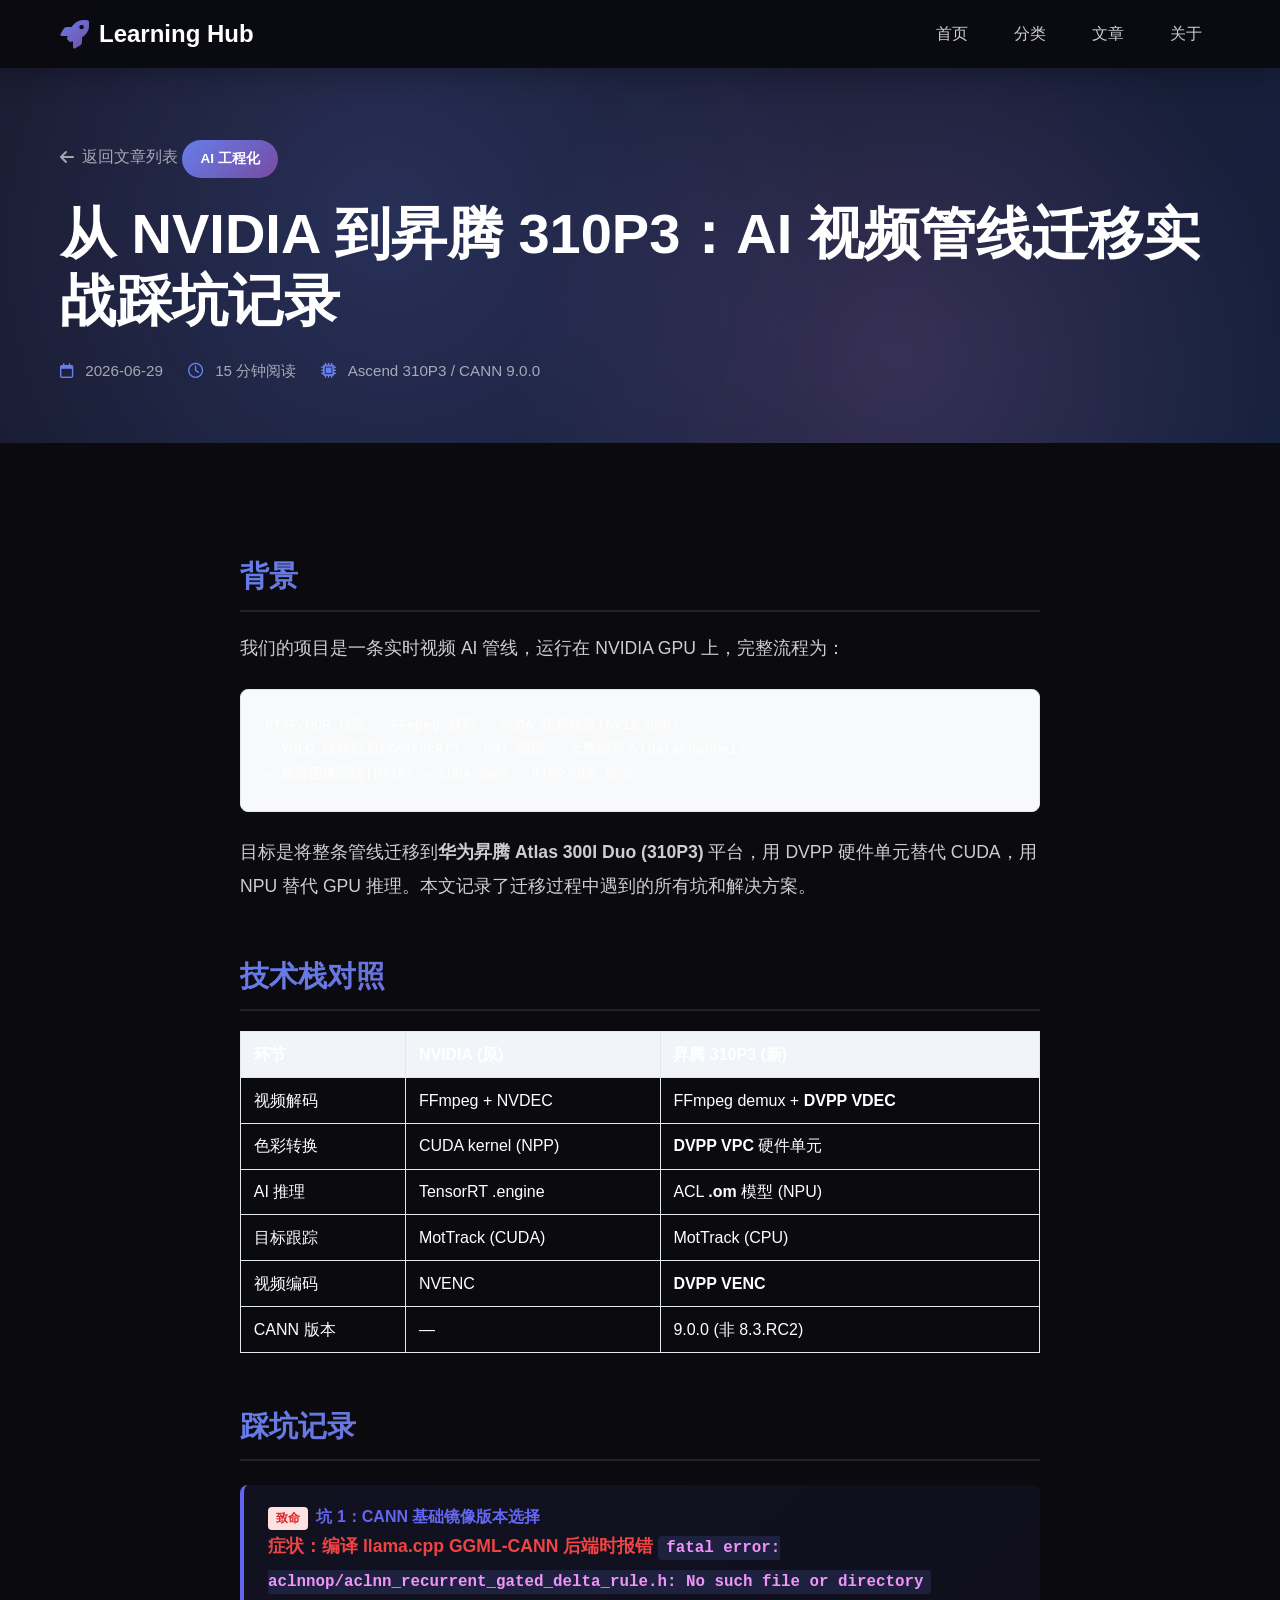
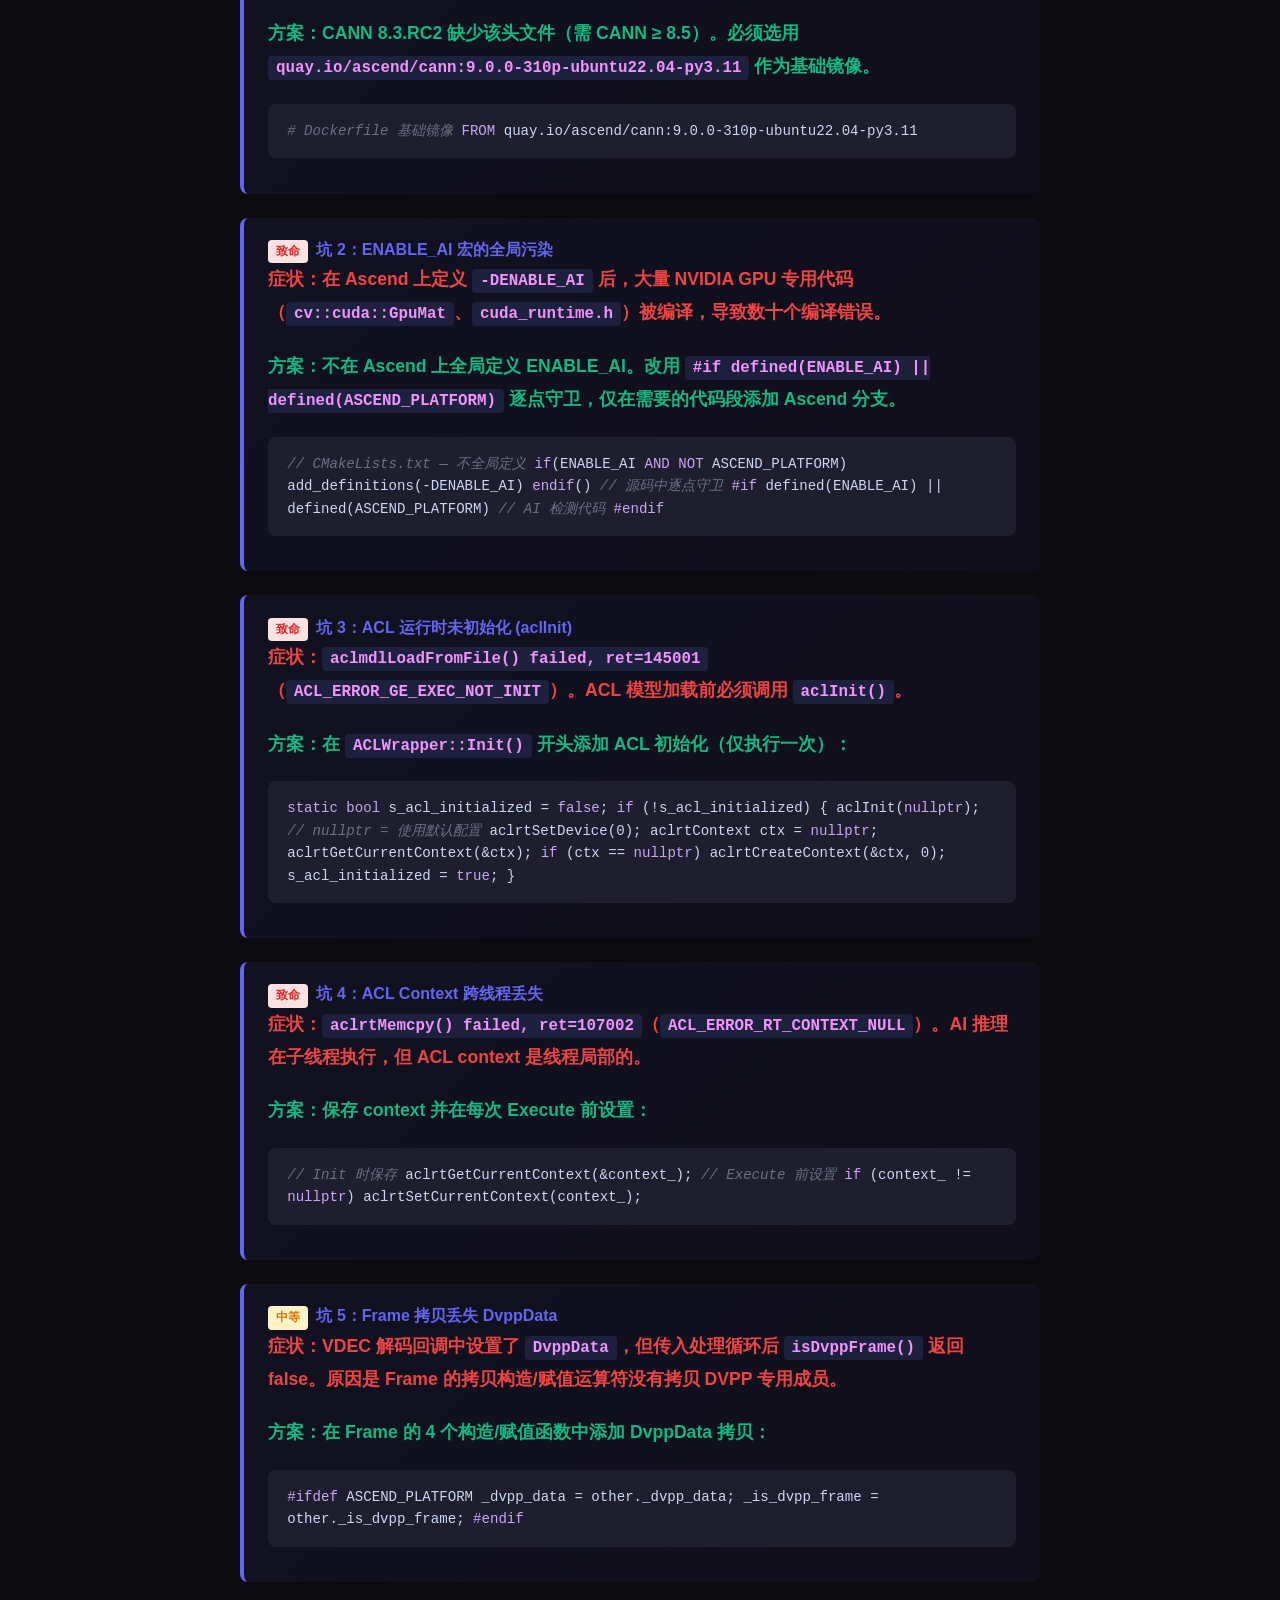
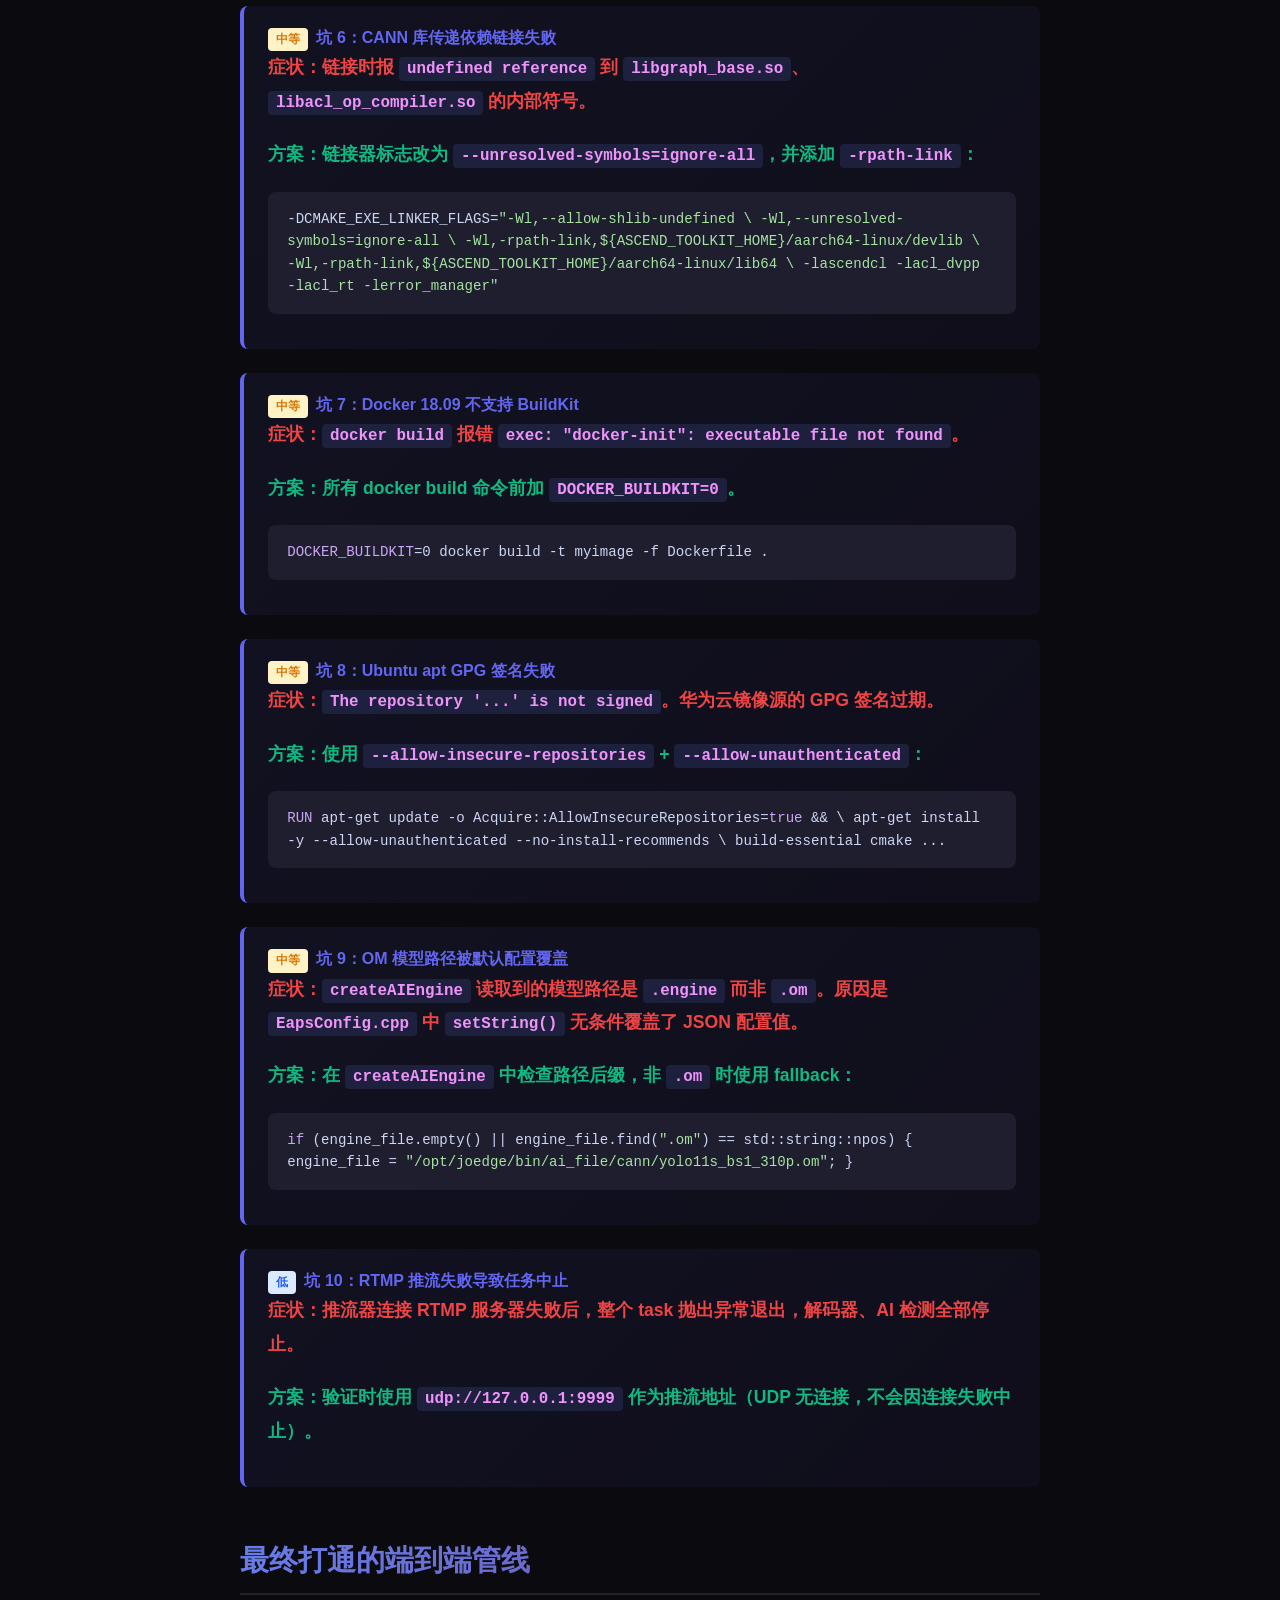
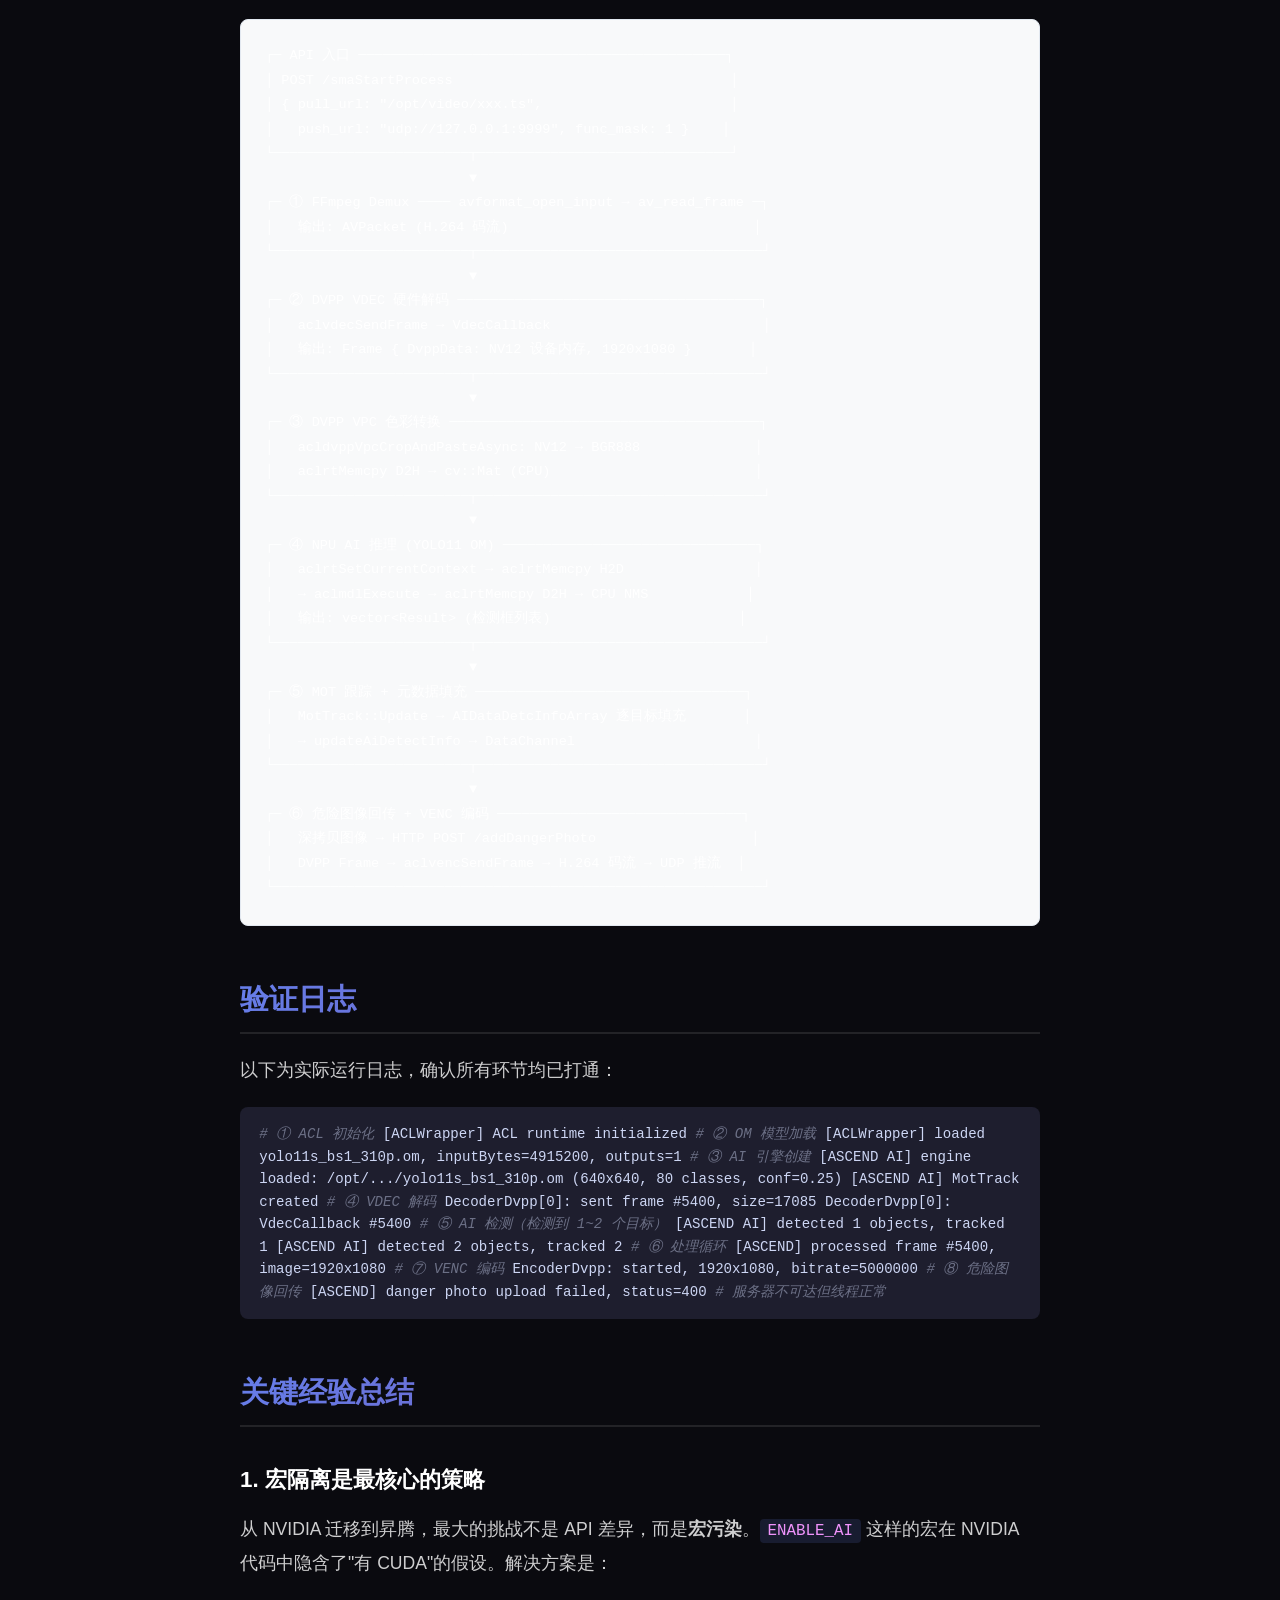
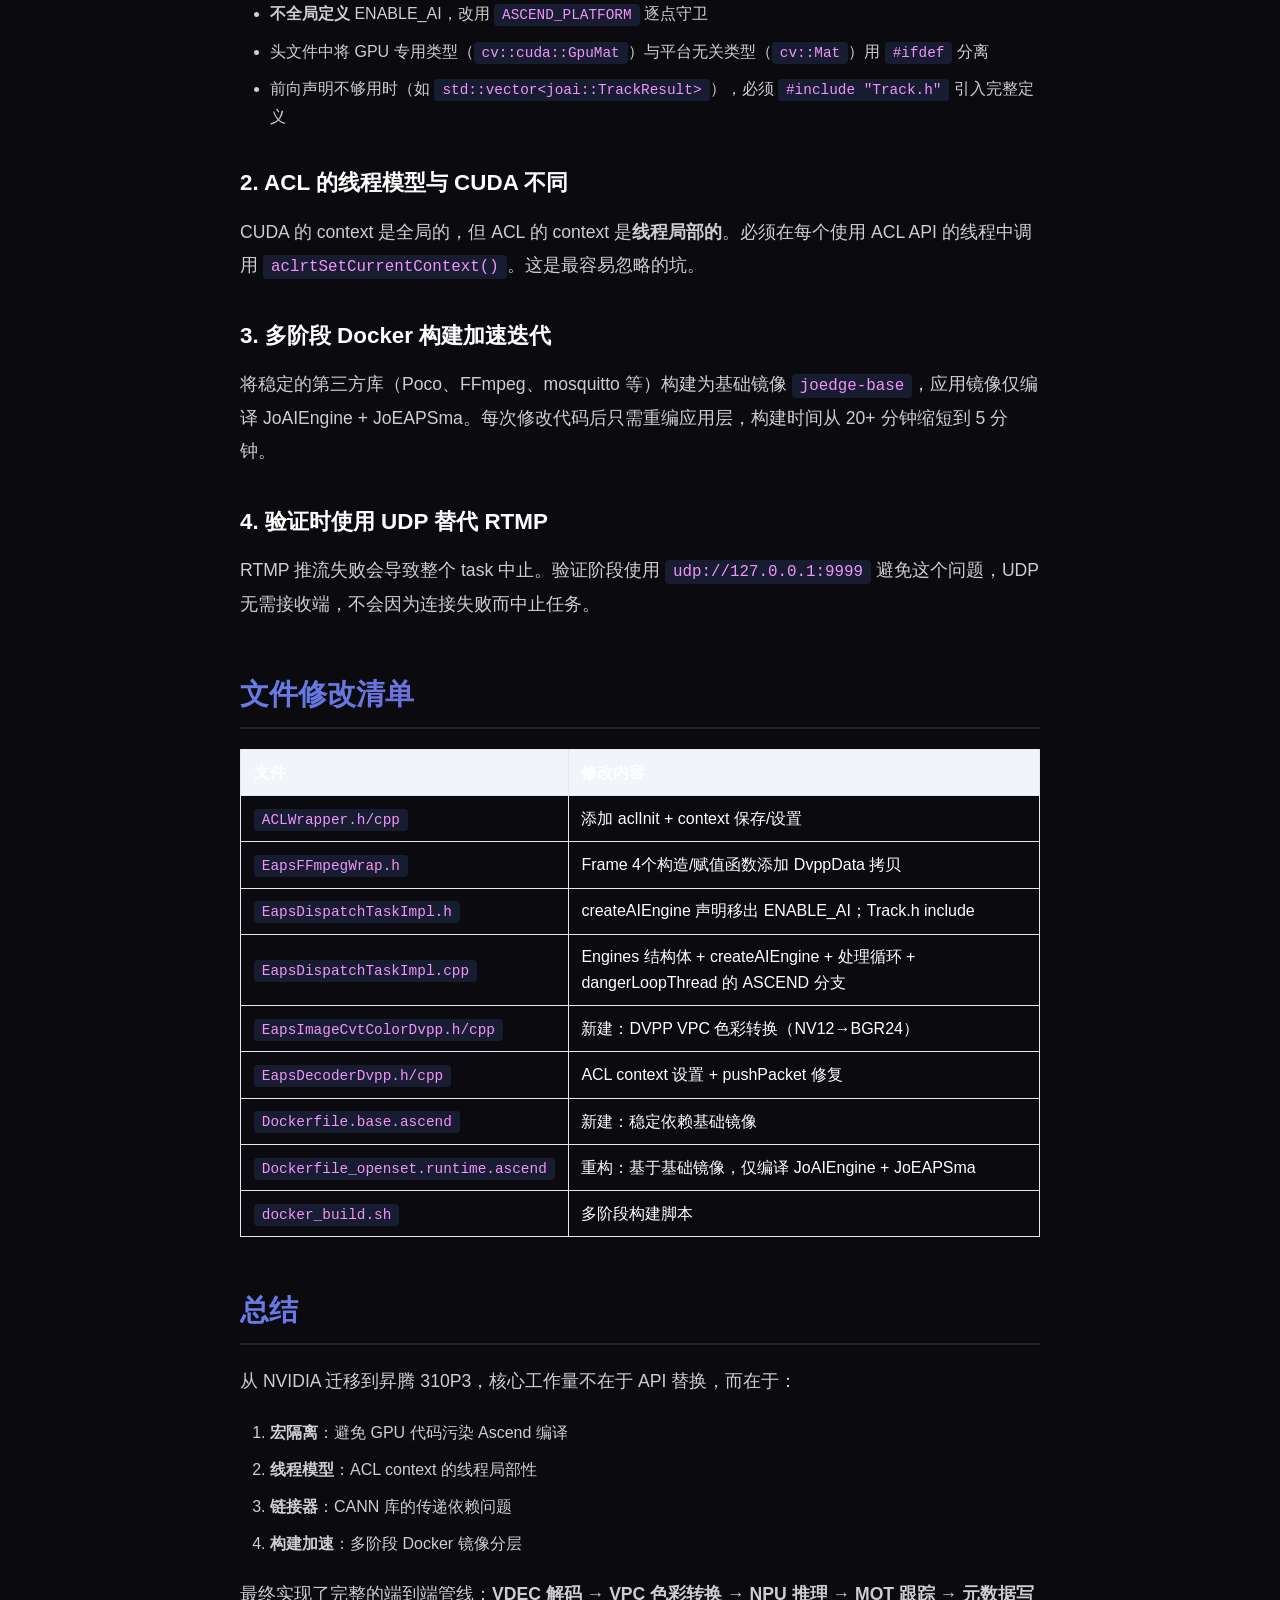
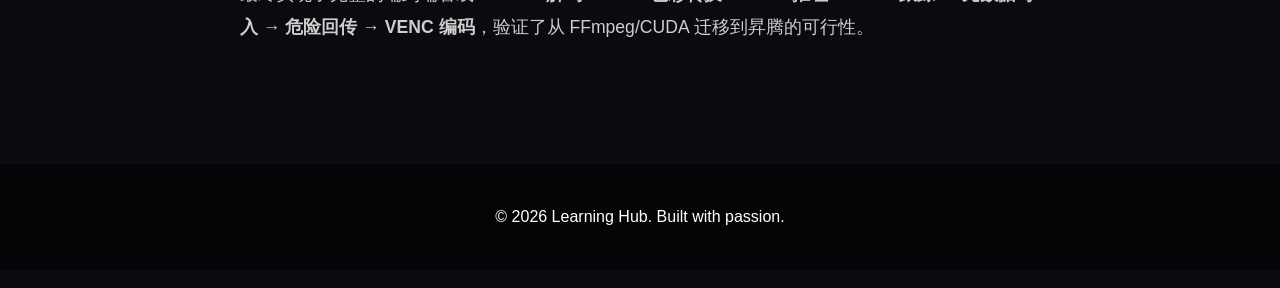
==== posts/ascend-310p3-adaptation.html @ 6019becd "feat: 添加昇腾310P3 AI视频管线迁移踩坑记录文章" ====
<!DOCTYPE html>
<html lang="zh-CN">
<head>
    <meta charset="UTF-8">
    <meta name="viewport" content="width=device-width, initial-scale=1.0">
    <title>从 NVIDIA 到昇腾 310P3：AI 视频管线迁移实战踩坑记录 | Learning Hub</title>
    <link rel="stylesheet" href="../style.css">
    <link rel="stylesheet" href="../post.css">
    <link rel="stylesheet" href="https://cdnjs.cloudflare.com/ajax/libs/font-awesome/6.4.0/css/all.min.css">
    <style>
        .pit-card {
            background: linear-gradient(135deg, rgba(99,102,241,0.08), rgba(139,92,246,0.05));
            border-left: 4px solid #6366f1;
            border-radius: 8px;
            padding: 1.2rem 1.5rem;
            margin: 1.5rem 0;
        }
        .pit-card h4 { color: #6366f1; margin-top: 0; }
        .pit-card .symptom { color: #ef4444; font-weight: 600; }
        .pit-card .solution { color: #10b981; font-weight: 600; }
        .code-block {
            background: #1e1e2e;
            color: #cdd6f4;
            padding: 1rem 1.2rem;
            border-radius: 8px;
            overflow-x: auto;
            font-family: 'Fira Code', 'Consolas', monospace;
            font-size: 0.88rem;
            line-height: 1.6;
            margin: 1rem 0;
        }
        .code-block .kw { color: #cba6f7; }
        .code-block .str { color: #a6e3a1; }
        .code-block .cmt { color: #6c7086; font-style: italic; }
        .arch-diagram {
            background: #f8f9fa;
            border: 1px solid #e2e8f0;
            border-radius: 8px;
            padding: 1.5rem;
            margin: 1.5rem 0;
            font-family: monospace;
            font-size: 0.85rem;
            line-height: 1.8;
            white-space: pre;
            overflow-x: auto;
        }
        .tag-inline {
            display: inline-block;
            padding: 2px 8px;
            border-radius: 4px;
            font-size: 0.75rem;
            font-weight: 600;
            margin-right: 4px;
        }
        .tag-critical { background: #fee2e2; color: #dc2626; }
        .tag-medium { background: #fef3c7; color: #d97706; }
        .tag-low { background: #dbeafe; color: #2563eb; }
        table { width: 100%; border-collapse: collapse; margin: 1rem 0; }
        th, td { padding: 0.6rem 0.8rem; border: 1px solid #e2e8f0; text-align: left; }
        th { background: #f1f5f9; font-weight: 600; }
    </style>
</head>
<body>
    <nav class="navbar scrolled">
        <div class="nav-container">
            <a href="../index.html" class="logo">
                <i class="fas fa-rocket"></i>
                <span>Learning Hub</span>
            </a>
            <ul class="nav-links">
                <li><a href="../index.html#home" class="nav-link">首页</a></li>
                <li><a href="../index.html#categories" class="nav-link">分类</a></li>
                <li><a href="../index.html#articles" class="nav-link">文章</a></li>
                <li><a href="../index.html#about" class="nav-link">关于</a></li>
            </ul>
        </div>
    </nav>

    <header class="post-header">
        <div class="container">
            <a href="../index.html#articles" class="back-link">
                <i class="fas fa-arrow-left"></i>
                返回文章列表
            </a>
            <span class="post-tag">AI 工程化</span>
            <h1 class="post-title">从 NVIDIA 到昇腾 310P3：AI 视频管线迁移实战踩坑记录</h1>
            <div class="post-meta">
                <span><i class="far fa-calendar"></i> 2026-06-29</span>
                <span><i class="far fa-clock"></i> 15 分钟阅读</span>
                <span><i class="fas fa-microchip"></i> Ascend 310P3 / CANN 9.0.0</span>
            </div>
        </div>
    </header>

    <article class="post-content">
        <div class="container">
            <div class="post-body">

                <h2>背景</h2>
                <p>我们的项目是一条实时视频 AI 管线，运行在 NVIDIA GPU 上，完整流程为：</p>
                <div class="arch-diagram">RTSP/UDP 拉流 → FFmpeg 解码 → CUDA 色彩转换(NV12→BGR)
→ YOLO 目标检测(TensorRT) → MOT 跟踪 → 元数据写入(DataChannel)
→ 危险图像回传(HTTP) → CUDA 编码 → RTMP/UDP 推流</div>
                <p>目标是将整条管线迁移到<strong>华为昇腾 Atlas 300I Duo (310P3)</strong> 平台，用 DVPP 硬件单元替代 CUDA，用 NPU 替代 GPU 推理。本文记录了迁移过程中遇到的所有坑和解决方案。</p>

                <h2>技术栈对照</h2>
                <table>
                    <tr><th>环节</th><th>NVIDIA (原)</th><th>昇腾 310P3 (新)</th></tr>
                    <tr><td>视频解码</td><td>FFmpeg + NVDEC</td><td>FFmpeg demux + <strong>DVPP VDEC</strong></td></tr>
                    <tr><td>色彩转换</td><td>CUDA kernel (NPP)</td><td><strong>DVPP VPC</strong> 硬件单元</td></tr>
                    <tr><td>AI 推理</td><td>TensorRT .engine</td><td>ACL <strong>.om</strong> 模型 (NPU)</td></tr>
                    <tr><td>目标跟踪</td><td>MotTrack (CUDA)</td><td>MotTrack (CPU)</td></tr>
                    <tr><td>视频编码</td><td>NVENC</td><td><strong>DVPP VENC</strong></td></tr>
                    <tr><td>CANN 版本</td><td>—</td><td>9.0.0 (非 8.3.RC2)</td></tr>
                </table>

                <h2>踩坑记录</h2>

                <div class="pit-card">
                    <h4><span class="tag-inline tag-critical">致命</span> 坑 1：CANN 基础镜像版本选择</h4>
                    <p class="symptom">症状：编译 llama.cpp GGML-CANN 后端时报错 <code>fatal error: aclnnop/aclnn_recurrent_gated_delta_rule.h: No such file or directory</code></p>
                    <p class="solution">方案：CANN 8.3.RC2 缺少该头文件（需 CANN ≥ 8.5）。必须选用 <code>quay.io/ascend/cann:9.0.0-310p-ubuntu22.04-py3.11</code> 作为基础镜像。</p>
                    <div class="code-block"><span class="cmt"># Dockerfile 基础镜像</span>
<span class="kw">FROM</span> quay.io/ascend/cann:9.0.0-310p-ubuntu22.04-py3.11</div>
                </div>

                <div class="pit-card">
                    <h4><span class="tag-inline tag-critical">致命</span> 坑 2：ENABLE_AI 宏的全局污染</h4>
                    <p class="symptom">症状：在 Ascend 上定义 <code>-DENABLE_AI</code> 后，大量 NVIDIA GPU 专用代码（<code>cv::cuda::GpuMat</code>、<code>cuda_runtime.h</code>）被编译，导致数十个编译错误。</p>
                    <p class="solution">方案：<strong>不在 Ascend 上全局定义 ENABLE_AI</strong>。改用 <code>#if defined(ENABLE_AI) || defined(ASCEND_PLATFORM)</code> 逐点守卫，仅在需要的代码段添加 Ascend 分支。</p>
                    <div class="code-block"><span class="cmt">// CMakeLists.txt — 不全局定义</span>
<span class="kw">if</span>(ENABLE_AI <span class="kw">AND NOT</span> ASCEND_PLATFORM)
    add_definitions(-DENABLE_AI)
<span class="kw">endif</span>()

<span class="cmt">// 源码中逐点守卫</span>
<span class="kw">#if</span> defined(ENABLE_AI) || defined(ASCEND_PLATFORM)
    <span class="cmt">// AI 检测代码</span>
<span class="kw">#endif</span></div>
                </div>

                <div class="pit-card">
                    <h4><span class="tag-inline tag-critical">致命</span> 坑 3：ACL 运行时未初始化 (aclInit)</h4>
                    <p class="symptom">症状：<code>aclmdlLoadFromFile() failed, ret=145001</code>（<code>ACL_ERROR_GE_EXEC_NOT_INIT</code>）。ACL 模型加载前必须调用 <code>aclInit()</code>。</p>
                    <p class="solution">方案：在 <code>ACLWrapper::Init()</code> 开头添加 ACL 初始化（仅执行一次）：</p>
                    <div class="code-block"><span class="kw">static bool</span> s_acl_initialized = <span class="kw">false</span>;
<span class="kw">if</span> (!s_acl_initialized) {
    aclInit(<span class="kw">nullptr</span>);           <span class="cmt">// nullptr = 使用默认配置</span>
    aclrtSetDevice(0);
    aclrtContext ctx = <span class="kw">nullptr</span>;
    aclrtGetCurrentContext(&ctx);
    <span class="kw">if</span> (ctx == <span class="kw">nullptr</span>)
        aclrtCreateContext(&ctx, 0);
    s_acl_initialized = <span class="kw">true</span>;
}</div>
                </div>

                <div class="pit-card">
                    <h4><span class="tag-inline tag-critical">致命</span> 坑 4：ACL Context 跨线程丢失</h4>
                    <p class="symptom">症状：<code>aclrtMemcpy() failed, ret=107002</code>（<code>ACL_ERROR_RT_CONTEXT_NULL</code>）。AI 推理在子线程执行，但 ACL context 是线程局部的。</p>
                    <p class="solution">方案：保存 context 并在每次 Execute 前设置：</p>
                    <div class="code-block"><span class="cmt">// Init 时保存</span>
aclrtGetCurrentContext(&context_);

<span class="cmt">// Execute 前设置</span>
<span class="kw">if</span> (context_ != <span class="kw">nullptr</span>)
    aclrtSetCurrentContext(context_);</div>
                </div>

                <div class="pit-card">
                    <h4><span class="tag-inline tag-medium">中等</span> 坑 5：Frame 拷贝丢失 DvppData</h4>
                    <p class="symptom">症状：VDEC 解码回调中设置了 <code>DvppData</code>，但传入处理循环后 <code>isDvppFrame()</code> 返回 false。原因是 Frame 的拷贝构造/赋值运算符没有拷贝 DVPP 专用成员。</p>
                    <p class="solution">方案：在 Frame 的 4 个构造/赋值函数中添加 DvppData 拷贝：</p>
                    <div class="code-block"><span class="kw">#ifdef</span> ASCEND_PLATFORM
    _dvpp_data = other._dvpp_data;
    _is_dvpp_frame = other._is_dvpp_frame;
<span class="kw">#endif</span></div>
                </div>

                <div class="pit-card">
                    <h4><span class="tag-inline tag-medium">中等</span> 坑 6：CANN 库传递依赖链接失败</h4>
                    <p class="symptom">症状：链接时报 <code>undefined reference</code> 到 <code>libgraph_base.so</code>、<code>libacl_op_compiler.so</code> 的内部符号。</p>
                    <p class="solution">方案：链接器标志改为 <code>--unresolved-symbols=ignore-all</code>，并添加 <code>-rpath-link</code>：</p>
                    <div class="code-block">-DCMAKE_EXE_LINKER_FLAGS=<span class="str">"-Wl,--allow-shlib-undefined \
  -Wl,--unresolved-symbols=ignore-all \
  -Wl,-rpath-link,${ASCEND_TOOLKIT_HOME}/aarch64-linux/devlib \
  -Wl,-rpath-link,${ASCEND_TOOLKIT_HOME}/aarch64-linux/lib64 \
  -lascendcl -lacl_dvpp -lacl_rt -lerror_manager"</span></div>
                </div>

                <div class="pit-card">
                    <h4><span class="tag-inline tag-medium">中等</span> 坑 7：Docker 18.09 不支持 BuildKit</h4>
                    <p class="symptom">症状：<code>docker build</code> 报错 <code>exec: "docker-init": executable file not found</code>。</p>
                    <p class="solution">方案：所有 docker build 命令前加 <code>DOCKER_BUILDKIT=0</code>。</p>
                    <div class="code-block"><span class="kw">DOCKER_BUILDKIT</span>=0 docker build -t myimage -f Dockerfile .</div>
                </div>

                <div class="pit-card">
                    <h4><span class="tag-inline tag-medium">中等</span> 坑 8：Ubuntu apt GPG 签名失败</h4>
                    <p class="symptom">症状：<code>The repository '...' is not signed</code>。华为云镜像源的 GPG 签名过期。</p>
                    <p class="solution">方案：使用 <code>--allow-insecure-repositories</code> + <code>--allow-unauthenticated</code>：</p>
                    <div class="code-block"><span class="kw">RUN</span> apt-get update -o Acquire::AllowInsecureRepositories=<span class="kw">true</span> && \
    apt-get install -y --allow-unauthenticated --no-install-recommends \
        build-essential cmake ...</div>
                </div>

                <div class="pit-card">
                    <h4><span class="tag-inline tag-medium">中等</span> 坑 9：OM 模型路径被默认配置覆盖</h4>
                    <p class="symptom">症状：<code>createAIEngine</code> 读取到的模型路径是 <code>.engine</code> 而非 <code>.om</code>。原因是 <code>EapsConfig.cpp</code> 中 <code>setString()</code> 无条件覆盖了 JSON 配置值。</p>
                    <p class="solution">方案：在 <code>createAIEngine</code> 中检查路径后缀，非 <code>.om</code> 时使用 fallback：</p>
                    <div class="code-block"><span class="kw">if</span> (engine_file.empty() ||
    engine_file.find(<span class="str">".om"</span>) == std::string::npos) {
    engine_file = <span class="str">"/opt/joedge/bin/ai_file/cann/yolo11s_bs1_310p.om"</span>;
}</div>
                </div>

                <div class="pit-card">
                    <h4><span class="tag-inline tag-low">低</span> 坑 10：RTMP 推流失败导致任务中止</h4>
                    <p class="symptom">症状：推流器连接 RTMP 服务器失败后，整个 task 抛出异常退出，解码器、AI 检测全部停止。</p>
                    <p class="solution">方案：验证时使用 <code>udp://127.0.0.1:9999</code> 作为推流地址（UDP 无连接，不会因连接失败中止）。</p>
                </div>

                <h2>最终打通的端到端管线</h2>
                <div class="arch-diagram">┌─ API 入口 ─────────────────────────────────────────────┐
│ POST /smaStartProcess                                  │
│ { pull_url: "/opt/video/xxx.ts",                       │
│   push_url: "udp://127.0.0.1:9999", func_mask: 1 }    │
└────────────────────────┬───────────────────────────────┘
                         ▼
┌─ ① FFmpeg Demux ──── avformat_open_input → av_read_frame ─┐
│   输出: AVPacket (H.264 码流)                              │
└────────────────────────┬───────────────────────────────────┘
                         ▼
┌─ ② DVPP VDEC 硬件解码 ─────────────────────────────────────┐
│   aclvdecSendFrame → VdecCallback                          │
│   输出: Frame { DvppData: NV12 设备内存, 1920x1080 }       │
└────────────────────────┬───────────────────────────────────┘
                         ▼
┌─ ③ DVPP VPC 色彩转换 ──────────────────────────────────────┐
│   acldvppVpcCropAndPasteAsync: NV12 → BGR888              │
│   aclrtMemcpy D2H → cv::Mat (CPU)                         │
└────────────────────────┬───────────────────────────────────┘
                         ▼
┌─ ④ NPU AI 推理 (YOLO11 OM) ───────────────────────────────┐
│   aclrtSetCurrentContext → aclrtMemcpy H2D                │
│   → aclmdlExecute → aclrtMemcpy D2H → CPU NMS            │
│   输出: vector&lt;Result&gt; (检测框列表)                       │
└────────────────────────┬───────────────────────────────────┘
                         ▼
┌─ ⑤ MOT 跟踪 + 元数据填充 ─────────────────────────────────┐
│   MotTrack::Update → AIDataDetcInfoArray 逐目标填充       │
│   → updateAiDetectInfo → DataChannel                      │
└────────────────────────┬───────────────────────────────────┘
                         ▼
┌─ ⑥ 危险图像回传 + VENC 编码 ──────────────────────────────┐
│   深拷贝图像 → HTTP POST /addDangerPhoto                   │
│   DVPP Frame → aclvencSendFrame → H.264 码流 → UDP 推流  │
└────────────────────────────────────────────────────────────┘</div>

                <h2>验证日志</h2>
                <p>以下为实际运行日志，确认所有环节均已打通：</p>
                <div class="code-block"><span class="cmt"># ① ACL 初始化</span>
[ACLWrapper] ACL runtime initialized

<span class="cmt"># ② OM 模型加载</span>
[ACLWrapper] loaded yolo11s_bs1_310p.om, inputBytes=4915200, outputs=1

<span class="cmt"># ③ AI 引擎创建</span>
[ASCEND AI] engine loaded: /opt/.../yolo11s_bs1_310p.om (640x640, 80 classes, conf=0.25)
[ASCEND AI] MotTrack created

<span class="cmt"># ④ VDEC 解码</span>
DecoderDvpp[0]: sent frame #5400, size=17085
DecoderDvpp[0]: VdecCallback #5400

<span class="cmt"># ⑤ AI 检测（检测到 1~2 个目标）</span>
[ASCEND AI] detected 1 objects, tracked 1
[ASCEND AI] detected 2 objects, tracked 2

<span class="cmt"># ⑥ 处理循环</span>
[ASCEND] processed frame #5400, image=1920x1080

<span class="cmt"># ⑦ VENC 编码</span>
EncoderDvpp: started, 1920x1080, bitrate=5000000

<span class="cmt"># ⑧ 危险图像回传</span>
[ASCEND] danger photo upload failed, status=400  <span class="cmt"># 服务器不可达但线程正常</span></div>

                <h2>关键经验总结</h2>

                <h3>1. 宏隔离是最核心的策略</h3>
                <p>从 NVIDIA 迁移到昇腾，最大的挑战不是 API 差异，而是<strong>宏污染</strong>。<code>ENABLE_AI</code> 这样的宏在 NVIDIA 代码中隐含了"有 CUDA"的假设。解决方案是：</p>
                <ul>
                    <li><strong>不全局定义</strong> ENABLE_AI，改用 <code>ASCEND_PLATFORM</code> 逐点守卫</li>
                    <li>头文件中将 GPU 专用类型（<code>cv::cuda::GpuMat</code>）与平台无关类型（<code>cv::Mat</code>）用 <code>#ifdef</code> 分离</li>
                    <li>前向声明不够用时（如 <code>std::vector&lt;joai::TrackResult&gt;</code>），必须 <code>#include "Track.h"</code> 引入完整定义</li>
                </ul>

                <h3>2. ACL 的线程模型与 CUDA 不同</h3>
                <p>CUDA 的 context 是全局的，但 ACL 的 context 是<strong>线程局部的</strong>。必须在每个使用 ACL API 的线程中调用 <code>aclrtSetCurrentContext()</code>。这是最容易忽略的坑。</p>

                <h3>3. 多阶段 Docker 构建加速迭代</h3>
                <p>将稳定的第三方库（Poco、FFmpeg、mosquitto 等）构建为基础镜像 <code>joedge-base</code>，应用镜像仅编译 JoAIEngine + JoEAPSma。每次修改代码后只需重编应用层，构建时间从 20+ 分钟缩短到 5 分钟。</p>

                <h3>4. 验证时使用 UDP 替代 RTMP</h3>
                <p>RTMP 推流失败会导致整个 task 中止。验证阶段使用 <code>udp://127.0.0.1:9999</code> 避免这个问题，UDP 无需接收端，不会因为连接失败而中止任务。</p>

                <h2>文件修改清单</h2>
                <table>
                    <tr><th>文件</th><th>修改内容</th></tr>
                    <tr><td><code>ACLWrapper.h/cpp</code></td><td>添加 aclInit + context 保存/设置</td></tr>
                    <tr><td><code>EapsFFmpegWrap.h</code></td><td>Frame 4个构造/赋值函数添加 DvppData 拷贝</td></tr>
                    <tr><td><code>EapsDispatchTaskImpl.h</code></td><td>createAIEngine 声明移出 ENABLE_AI；Track.h include</td></tr>
                    <tr><td><code>EapsDispatchTaskImpl.cpp</code></td><td>Engines 结构体 + createAIEngine + 处理循环 + dangerLoopThread 的 ASCEND 分支</td></tr>
                    <tr><td><code>EapsImageCvtColorDvpp.h/cpp</code></td><td>新建：DVPP VPC 色彩转换（NV12→BGR24）</td></tr>
                    <tr><td><code>EapsDecoderDvpp.h/cpp</code></td><td>ACL context 设置 + pushPacket 修复</td></tr>
                    <tr><td><code>Dockerfile.base.ascend</code></td><td>新建：稳定依赖基础镜像</td></tr>
                    <tr><td><code>Dockerfile_openset.runtime.ascend</code></td><td>重构：基于基础镜像，仅编译 JoAIEngine + JoEAPSma</td></tr>
                    <tr><td><code>docker_build.sh</code></td><td>多阶段构建脚本</td></tr>
                </table>

                <h2>总结</h2>
                <p>从 NVIDIA 迁移到昇腾 310P3，核心工作量不在于 API 替换，而在于：</p>
                <ol>
                    <li><strong>宏隔离</strong>：避免 GPU 代码污染 Ascend 编译</li>
                    <li><strong>线程模型</strong>：ACL context 的线程局部性</li>
                    <li><strong>链接器</strong>：CANN 库的传递依赖问题</li>
                    <li><strong>构建加速</strong>：多阶段 Docker 镜像分层</li>
                </ol>
                <p>最终实现了完整的端到端管线：<strong>VDEC 解码 → VPC 色彩转换 → NPU 推理 → MOT 跟踪 → 元数据写入 → 危险回传 → VENC 编码</strong>，验证了从 FFmpeg/CUDA 迁移到昇腾的可行性。</p>

            </div>
        </div>
    </article>

    <footer class="footer">
        <div class="container">
            <p>&copy; 2026 Learning Hub. Built with passion.</p>
        </div>
    </footer>

    <script src="../script.js"></script>
</body>
</html>
---- style.css ----
/* ============================================
   全局变量与重置
============================================ */
:root {
    --gradient-1: linear-gradient(135deg, #667eea 0%, #764ba2 100%);
    --gradient-2: linear-gradient(135deg, #f093fb 0%, #f5576c 100%);
    --gradient-3: linear-gradient(135deg, #4facfe 0%, #00f2fe 100%);
    --gradient-4: linear-gradient(135deg, #43e97b 0%, #38f9d7 100%);
    --gradient-5: linear-gradient(135deg, #fa709a 0%, #fee140 100%);
    --gradient-hero: linear-gradient(135deg, #1a1a2e 0%, #16213e 50%, #0f3460 100%);
    --gradient-card: linear-gradient(145deg, rgba(255,255,255,0.1) 0%, rgba(255,255,255,0.05) 100%);
    
    --text-primary: #ffffff;
    --text-secondary: rgba(255,255,255,0.8);
    --text-muted: rgba(255,255,255,0.6);
    
    --bg-dark: #0a0a0f;
    --bg-card: rgba(255,255,255,0.05);
    --bg-glass: rgba(255,255,255,0.08);
    
    --border-glass: rgba(255,255,255,0.1);
    
    --shadow-lg: 0 25px 50px -12px rgba(0,0,0,0.5);
    --shadow-glow: 0 0 40px rgba(102,126,234,0.3);
    
    --radius-sm: 8px;
    --radius-md: 12px;
    --radius-lg: 20px;
    --radius-xl: 30px;
    
    --transition: all 0.3s cubic-bezier(0.4, 0, 0.2, 1);
}

* {
    margin: 0;
    padding: 0;
    box-sizing: border-box;
}

html {
    scroll-behavior: smooth;
}

body {
    font-family: -apple-system, BlinkMacSystemFont, 'Segoe UI', Roboto, 'Helvetica Neue', Arial, sans-serif;
    background: var(--bg-dark);
    color: var(--text-primary);
    line-height: 1.6;
    overflow-x: hidden;
}

.container {
    max-width: 1200px;
    margin: 0 auto;
    padding: 0 20px;
}

/* ============================================
   导航栏
============================================ */
.navbar {
    position: fixed;
    top: 0;
    left: 0;
    right: 0;
    z-index: 1000;
    padding: 20px 0;
    transition: var(--transition);
}

.navbar.scrolled {
    background: rgba(10,10,15,0.95);
    backdrop-filter: blur(20px);
    padding: 15px 0;
    box-shadow: 0 4px 30px rgba(0,0,0,0.3);
}

.nav-container {
    max-width: 1200px;
    margin: 0 auto;
    padding: 0 20px;
    display: flex;
    justify-content: space-between;
    align-items: center;
}

.logo {
    display: flex;
    align-items: center;
    gap: 10px;
    text-decoration: none;
    color: var(--text-primary);
    font-size: 1.5rem;
    font-weight: 700;
}

.logo i {
    background: var(--gradient-1);
    -webkit-background-clip: text;
    -webkit-text-fill-color: transparent;
    background-clip: text;
    font-size: 1.8rem;
}

.nav-links {
    display: flex;
    list-style: none;
    gap: 10px;
}

.nav-link {
    text-decoration: none;
    color: var(--text-secondary);
    padding: 8px 18px;
    border-radius: var(--radius-xl);
    transition: var(--transition);
    font-weight: 500;
}

.nav-link:hover,
.nav-link.active {
    color: var(--text-primary);
    background: var(--bg-glass);
}

.mobile-menu-btn {
    display: none;
    background: none;
    border: none;
    color: var(--text-primary);
    font-size: 1.5rem;
    cursor: pointer;
}

.mobile-menu {
    display: none;
    position: fixed;
    top: 0;
    left: 0;
    right: 0;
    bottom: 0;
    background: rgba(10,10,15,0.98);
    z-index: 999;
    justify-content: center;
    align-items: center;
}

.mobile-menu.active {
    display: flex;
}

.mobile-nav-links {
    list-style: none;
    text-align: center;
}

.mobile-nav-links li {
    margin: 20px 0;
}

.mobile-nav-link {
    text-decoration: none;
    color: var(--text-primary);
    font-size: 2rem;
    font-weight: 600;
    transition: var(--transition);
}

.mobile-nav-link:hover {
    background: var(--gradient-1);
    -webkit-background-clip: text;
    -webkit-text-fill-color: transparent;
    background-clip: text;
}

/* ============================================
   英雄区域
============================================ */
.hero {
    min-height: 100vh;
    display: flex;
    align-items: center;
    justify-content: center;
    position: relative;
    background: var(--gradient-hero);
    overflow: hidden;
}

.hero::before {
    content: '';
    position: absolute;
    top: -50%;
    left: -50%;
    width: 200%;
    height: 200%;
    background: 
        radial-gradient(circle at 20% 80%, rgba(102,126,234,0.3) 0%, transparent 50%),
        radial-gradient(circle at 80% 20%, rgba(118,75,162,0.3) 0%, transparent 50%),
        radial-gradient(circle at 40% 40%, rgba(79,172,254,0.2) 0%, transparent 40%);
    animation: float 20s ease-in-out infinite;
}

@keyframes float {
    0%, 100% { transform: translate(0, 0) rotate(0deg); }
    25% { transform: translate(2%, 2%) rotate(1deg); }
    50% { transform: translate(-1%, 3%) rotate(-1deg); }
    75% { transform: translate(3%, -1%) rotate(0.5deg); }
}

.hero-particles {
    position: absolute;
    top: 0;
    left: 0;
    width: 100%;
    height: 100%;
    overflow: hidden;
}

.particle {
    position: absolute;
    width: 4px;
    height: 4px;
    background: rgba(255,255,255,0.5);
    border-radius: 50%;
    animation: rise linear infinite;
}

@keyframes rise {
    0% {
        transform: translateY(100vh) scale(0);
        opacity: 0;
    }
    50% {
        opacity: 1;
    }
    100% {
        transform: translateY(-100px) scale(1);
        opacity: 0;
    }
}

.hero-content {
    text-align: center;
    z-index: 2;
    padding: 20px;
}

.hero-title {
    font-size: clamp(2.5rem, 8vw, 5rem);
    font-weight: 800;
    margin-bottom: 20px;
    line-height: 1.2;
}

.gradient-text {
    background: linear-gradient(135deg, #667eea 0%, #f093fb 50%, #4facfe 100%);
    -webkit-background-clip: text;
    -webkit-text-fill-color: transparent;
    background-clip: text;
    background-size: 200% 200%;
    animation: gradient-shift 5s ease infinite;
}

@keyframes gradient-shift {
    0%, 100% { background-position: 0% 50%; }
    50% { background-position: 100% 50%; }
}

.hero-subtitle {
    font-size: clamp(1rem, 3vw, 1.5rem);
    color: var(--text-secondary);
    margin-bottom: 50px;
    max-width: 600px;
    margin-left: auto;
    margin-right: auto;
}

.hero-stats {
    display: flex;
    justify-content: center;
    gap: 60px;
    margin-bottom: 50px;
    flex-wrap: wrap;
}

.stat-item {
    text-align: center;
}

.stat-number {
    display: block;
    font-size: 3rem;
    font-weight: 800;
    background: var(--gradient-3);
    -webkit-background-clip: text;
    -webkit-text-fill-color: transparent;
    background-clip: text;
}

.stat-label {
    color: var(--text-muted);
    font-size: 0.9rem;
    text-transform: uppercase;
    letter-spacing: 2px;
}

.cta-button {
    display: inline-flex;
    align-items: center;
    gap: 12px;
    padding: 18px 40px;
    background: var(--gradient-1);
    color: white;
    text-decoration: none;
    border-radius: var(--radius-xl);
    font-size: 1.1rem;
    font-weight: 600;
    transition: var(--transition);
    box-shadow: 0 10px 40px rgba(102,126,234,0.4);
}

.cta-button:hover {
    transform: translateY(-3px);
    box-shadow: 0 15px 50px rgba(102,126,234,0.6);
}

.cta-button i {
    transition: var(--transition);
}

.cta-button:hover i {
    transform: translateX(5px);
}

.scroll-indicator {
    position: absolute;
    bottom: 40px;
    left: 50%;
    transform: translateX(-50%);
}

.mouse {
    width: 30px;
    height: 50px;
    border: 2px solid var(--text-muted);
    border-radius: 15px;
    display: flex;
    justify-content: center;
    padding-top: 10px;
}

.wheel {
    width: 4px;
    height: 10px;
    background: var(--text-secondary);
    border-radius: 2px;
    animation: scroll-wheel 2s ease-in-out infinite;
}

@keyframes scroll-wheel {
    0%, 100% { transform: translateY(0); opacity: 1; }
    100% { transform: translateY(15px); opacity: 0; }
}

/* ============================================
   通用区块样式
============================================ */
.section-title {
    font-size: 2.5rem;
    font-weight: 700;
    text-align: center;
    margin-bottom: 15px;
    display: flex;
    align-items: center;
    justify-content: center;
    gap: 15px;
}

.section-title i {
    background: var(--gradient-1);
    -webkit-background-clip: text;
    -webkit-text-fill-color: transparent;
    background-clip: text;
}

.section-subtitle {
    text-align: center;
    color: var(--text-muted);
    font-size: 1.1rem;
    margin-bottom: 50px;
}

/* ============================================
   分类区域
============================================ */
.categories {
    padding: 100px 0;
    background: var(--bg-dark);
    position: relative;
}

.categories::before {
    content: '';
    position: absolute;
    top: 0;
    left: 0;
    right: 0;
    height: 1px;
    background: linear-gradient(90deg, transparent, var(--border-glass), transparent);
}

.category-grid {
    display: grid;
    grid-template-columns: repeat(auto-fit, minmax(280px, 1fr));
    gap: 25px;
}

.category-card {
    background: var(--bg-glass);
    border: 1px solid var(--border-glass);
    border-radius: var(--radius-lg);
    padding: 35px 30px;
    text-align: center;
    transition: var(--transition);
    cursor: pointer;
    position: relative;
    overflow: hidden;
}

.category-card::before {
    content: '';
    position: absolute;
    top: 0;
    left: 0;
    right: 0;
    height: 4px;
    background: var(--gradient-1);
    transform: scaleX(0);
    transition: var(--transition);
}

.category-card:hover::before {
    transform: scaleX(1);
}

.category-card:hover {
    transform: translateY(-8px);
    background: rgba(255,255,255,0.08);
    box-shadow: var(--shadow-glow);
}

.category-card:nth-child(2)::before { background: var(--gradient-2); }
.category-card:nth-child(3)::before { background: var(--gradient-3); }
.category-card:nth-child(4)::before { background: var(--gradient-4); }
.category-card:nth-child(5)::before { background: var(--gradient-5); }
.category-card:nth-child(6)::before { background: var(--gradient-1); }

.category-icon {
    width: 70px;
    height: 70px;
    margin: 0 auto 20px;
    background: var(--gradient-1);
    border-radius: 50%;
    display: flex;
    align-items: center;
    justify-content: center;
    font-size: 1.8rem;
    color: white;
    transition: var(--transition);
}

.category-card:nth-child(2) .category-icon { background: var(--gradient-2); }
.category-card:nth-child(3) .category-icon { background: var(--gradient-3); }
.category-card:nth-child(4) .category-icon { background: var(--gradient-4); }
.category-card:nth-child(5) .category-icon { background: var(--gradient-5); }
.category-card:nth-child(6) .category-icon { background: var(--gradient-1); }

.category-card:hover .category-icon {
    transform: scale(1.1) rotate(10deg);
}

.category-card h3 {
    font-size: 1.3rem;
    margin-bottom: 10px;
}

.category-card p {
    color: var(--text-muted);
    font-size: 0.9rem;
    margin-bottom: 15px;
}

.category-count {
    display: inline-block;
    padding: 5px 15px;
    background: var(--bg-glass);
    border-radius: var(--radius-xl);
    font-size: 0.8rem;
    color: var(--text-secondary);
}

/* ============================================
   文章区域
============================================ */
.articles {
    padding: 100px 0;
    background: linear-gradient(180deg, var(--bg-dark) 0%, #0d1117 100%);
}

.filter-buttons {
    display: flex;
    justify-content: center;
    gap: 12px;
    margin-bottom: 40px;
    flex-wrap: wrap;
}

.filter-btn {
    padding: 10px 25px;
    background: var(--bg-glass);
    border: 1px solid var(--border-glass);
    border-radius: var(--radius-xl);
    color: var(--text-secondary);
    cursor: pointer;
    transition: var(--transition);
    font-size: 0.95rem;
    font-weight: 500;
}

.filter-btn:hover,
.filter-btn.active {
    background: var(--gradient-1);
    border-color: transparent;
    color: white;
    transform: translateY(-2px);
}

.article-grid {
    display: grid;
    grid-template-columns: repeat(auto-fill, minmax(340px, 1fr));
    gap: 30px;
}

.article-card {
    background: var(--bg-glass);
    border: 1px solid var(--border-glass);
    border-radius: var(--radius-lg);
    overflow: hidden;
    transition: var(--transition);
}

.article-card:hover {
    transform: translateY(-10px);
    box-shadow: var(--shadow-glow);
    border-color: rgba(102,126,234,0.3);
}

.article-card.hidden {
    display: none;
}

.article-image {
    height: 200px;
    background-size: cover;
    background-position: center;
    position: relative;
}

.article-image::after {
    content: '';
    position: absolute;
    bottom: 0;
    left: 0;
    right: 0;
    height: 50%;
    background: linear-gradient(transparent, rgba(10,10,15,0.8));
}

.article-tag {
    position: absolute;
    top: 15px;
    left: 15px;
    padding: 6px 14px;
    background: var(--gradient-1);
    border-radius: var(--radius-xl);
    font-size: 0.8rem;
    font-weight: 600;
    z-index: 2;
}

.article-content {
    padding: 25px;
}

.article-meta {
    display: flex;
    gap: 20px;
    margin-bottom: 12px;
    font-size: 0.85rem;
    color: var(--text-muted);
}

.article-meta i {
    margin-right: 5px;
}

.article-content h3 {
    font-size: 1.3rem;
    margin-bottom: 12px;
    line-height: 1.4;
}

.article-content p {
    color: var(--text-muted);
    font-size: 0.95rem;
    margin-bottom: 20px;
    display: -webkit-box;
    -webkit-line-clamp: 2;
    -webkit-box-orient: vertical;
    overflow: hidden;
}

.read-more {
    display: inline-flex;
    align-items: center;
    gap: 8px;
    color: #667eea;
    text-decoration: none;
    font-weight: 600;
    transition: var(--transition);
}

.read-more:hover {
    gap: 12px;
    color: #f093fb;
}

.load-more {
    text-align: center;
    margin-top: 50px;
}

.load-more-btn {
    padding: 15px 40px;
    background: var(--bg-glass);
    border: 1px solid var(--border-glass);
    border-radius: var(--radius-xl);
    color: var(--text-primary);
    font-size: 1rem;
    font-weight: 600;
    cursor: pointer;
    transition: var(--transition);
    display: inline-flex;
    align-items: center;
    gap: 10px;
}

.load-more-btn:hover {
    background: var(--gradient-1);
    border-color: transparent;
    transform: translateY(-3px);
    box-shadow: 0 10px 30px rgba(102,126,234,0.4);
}

/* ============================================
   关于我
============================================ */
.about {
    padding: 100px 0;
    background: var(--bg-dark);
    position: relative;
}

.about::before {
    content: '';
    position: absolute;
    top: 0;
    left: 0;
    right: 0;
    height: 1px;
    background: linear-gradient(90deg, transparent, var(--border-glass), transparent);
}

.about-content {
    display: grid;
    grid-template-columns: auto 1fr;
    gap: 60px;
    align-items: center;
    max-width: 900px;
    margin: 0 auto;
}

.avatar-wrapper {
    width: 200px;
    height: 200px;
    border-radius: 50%;
    background: var(--gradient-1);
    padding: 4px;
    animation: avatar-glow 3s ease-in-out infinite;
}

@keyframes avatar-glow {
    0%, 100% { box-shadow: 0 0 30px rgba(102,126,234,0.3); }
    50% { box-shadow: 0 0 60px rgba(102,126,234,0.6); }
}

.avatar-placeholder {
    width: 100%;
    height: 100%;
    background: var(--bg-dark);
    border-radius: 50%;
    display: flex;
    align-items: center;
    justify-content: center;
    font-size: 4rem;
    color: #667eea;
}

.about-info h3 {
    font-size: 1.8rem;
    margin-bottom: 20px;
}

.about-info p {
    color: var(--text-secondary);
    font-size: 1.05rem;
    margin-bottom: 25px;
    line-height: 1.8;
}

.about-skills {
    display: flex;
    flex-wrap: wrap;
    gap: 10px;
    margin-bottom: 30px;
}

.skill-tag {
    padding: 8px 18px;
    background: var(--bg-glass);
    border: 1px solid var(--border-glass);
    border-radius: var(--radius-xl);
    font-size: 0.9rem;
    color: var(--text-secondary);
    transition: var(--transition);
}

.skill-tag:hover {
    background: var(--gradient-1);
    border-color: transparent;
    color: white;
    transform: translateY(-2px);
}

.about-social {
    display: flex;
    gap: 15px;
}

.social-link {
    width: 50px;
    height: 50px;
    background: var(--bg-glass);
    border: 1px solid var(--border-glass);
    border-radius: 50%;
    display: flex;
    align-items: center;
    justify-content: center;
    color: var(--text-secondary);
    font-size: 1.3rem;
    text-decoration: none;
    transition: var(--transition);
}

.social-link:hover {
    background: var(--gradient-1);
    border-color: transparent;
    color: white;
    transform: translateY(-5px);
    box-shadow: 0 10px 30px rgba(102,126,234,0.4);
}

/* ============================================
   页脚
============================================ */
.footer {
    padding: 40px 0;
    background: #050508;
    text-align: center;
}

.footer-content p {
    color: var(--text-muted);
    margin: 5px 0;
}

.footer a {
    color: #667eea;
    text-decoration: none;
}

.footer a:hover {
    text-decoration: underline;
}

/* ============================================
   响应式设计
============================================ */
@media (max-width: 768px) {
    .nav-links {
        display: none;
    }
    
    .mobile-menu-btn {
        display: block;
    }
    
    .hero-stats {
        gap: 30px;
    }
    
    .stat-number {
        font-size: 2rem;
    }
    
    .category-grid {
        grid-template-columns: repeat(auto-fit, minmax(250px, 1fr));
    }
    
    .article-grid {
        grid-template-columns: 1fr;
    }
    
    .about-content {
        grid-template-columns: 1fr;
        text-align: center;
    }
    
    .avatar-wrapper {
        margin: 0 auto;
    }
    
    .about-skills {
        justify-content: center;
    }
    
    .about-social {
        justify-content: center;
    }
    
    .section-title {
        font-size: 2rem;
    }
}

@media (max-width: 480px) {
    .hero-title {
        font-size: 2rem;
    }
    
    .hero-subtitle {
        font-size: 1rem;
    }
    
    .cta-button {
        padding: 14px 30px;
        font-size: 1rem;
    }
    
    .filter-buttons {
        gap: 8px;
    }
    
    .filter-btn {
        padding: 8px 16px;
        font-size: 0.85rem;
    }
}

/* ============================================
   动画
============================================ */
.fade-in {
    opacity: 0;
    transform: translateY(30px);
    transition: opacity 0.6s ease, transform 0.6s ease;
}

.fade-in.visible {
    opacity: 1;
    transform: translateY(0);
}
---- post.css ----
/* ============================================
   文章页面样式
============================================ */

/* 文章头部 */
.post-header {
    padding: 140px 0 60px;
    background: linear-gradient(135deg, #1a1a2e 0%, #16213e 100%);
    position: relative;
    overflow: hidden;
}

.post-header::before {
    content: '';
    position: absolute;
    top: 0;
    left: 0;
    right: 0;
    bottom: 0;
    background: 
        radial-gradient(circle at 30% 50%, rgba(102,126,234,0.2) 0%, transparent 50%),
        radial-gradient(circle at 70% 80%, rgba(240,147,251,0.15) 0%, transparent 40%);
}

.post-header .container {
    position: relative;
    z-index: 2;
}

.back-link {
    display: inline-flex;
    align-items: center;
    gap: 8px;
    color: var(--text-muted);
    text-decoration: none;
    margin-bottom: 30px;
    transition: var(--transition);
}

.back-link:hover {
    color: var(--text-primary);
    gap: 12px;
}

.post-tag {
    display: inline-block;
    padding: 8px 18px;
    background: var(--gradient-1);
    border-radius: var(--radius-xl);
    font-size: 0.85rem;
    font-weight: 600;
    margin-bottom: 20px;
}

.post-title {
    font-size: clamp(2rem, 5vw, 3.5rem);
    font-weight: 800;
    margin-bottom: 25px;
    line-height: 1.2;
}

.post-meta {
    display: flex;
    gap: 25px;
    color: var(--text-muted);
    font-size: 0.95rem;
    flex-wrap: wrap;
}

.post-meta i {
    margin-right: 8px;
    color: #667eea;
}

/* 文章内容 */
.post-content {
    padding: 60px 0 100px;
    background: var(--bg-dark);
}

.post-body {
    max-width: 800px;
    margin: 0 auto;
}

.post-body h2 {
    font-size: 1.8rem;
    margin-top: 50px;
    margin-bottom: 20px;
    padding-bottom: 10px;
    border-bottom: 2px solid var(--border-glass);
    background: var(--gradient-1);
    -webkit-background-clip: text;
    -webkit-text-fill-color: transparent;
    background-clip: text;
}

.post-body h3 {
    font-size: 1.4rem;
    margin-top: 35px;
    margin-bottom: 15px;
}

.post-body p {
    color: var(--text-secondary);
    font-size: 1.1rem;
    line-height: 1.9;
    margin-bottom: 20px;
}

.post-body code {
    background: rgba(102,126,234,0.15);
    padding: 3px 8px;
    border-radius: 4px;
    font-family: 'Fira Code', 'Consolas', monospace;
    font-size: 0.9em;
    color: #f093fb;
}

.post-body pre {
    background: rgba(0,0,0,0.4);
    border: 1px solid var(--border-glass);
    border-radius: var(--radius-md);
    padding: 25px;
    overflow-x: auto;
    margin: 25px 0;
}

.post-body pre code {
    background: none;
    padding: 0;
    color: var(--text-secondary);
    font-size: 0.95rem;
    line-height: 1.7;
}

.post-body blockquote {
    border-left: 4px solid #667eea;
    background: rgba(102,126,234,0.1);
    padding: 20px 25px;
    margin: 30px 0;
    border-radius: 0 var(--radius-md) var(--radius-md) 0;
}

.post-body blockquote p {
    margin-bottom: 0;
    color: var(--text-secondary);
}

.post-body ul,
.post-body ol {
    color: var(--text-secondary);
    margin: 20px 0;
    padding-left: 30px;
}

.post-body li {
    margin-bottom: 10px;
    line-height: 1.7;
}

.post-body img {
    max-width: 100%;
    height: auto;
    border-radius: var(--radius-md);
    margin: 30px 0;
}

/* 文章标签 */
.post-tags {
    display: flex;
    flex-wrap: wrap;
    gap: 10px;
    margin-top: 50px;
    padding-top: 30px;
    border-top: 1px solid var(--border-glass);
}

.post-tags .tag {
    padding: 8px 16px;
    background: var(--bg-glass);
    border: 1px solid var(--border-glass);
    border-radius: var(--radius-xl);
    color: var(--text-secondary);
    font-size: 0.9rem;
    transition: var(--transition);
    cursor: pointer;
}

.post-tags .tag:hover {
    background: var(--gradient-1);
    border-color: transparent;
    color: white;
}

/* 文章导航 */
.post-navigation {
    display: grid;
    grid-template-columns: 1fr 1fr;
    gap: 20px;
    max-width: 800px;
    margin: 60px auto 0;
    padding-top: 40px;
    border-top: 1px solid var(--border-glass);
}

.nav-prev,
.nav-next {
    display: flex;
    align-items: center;
    gap: 15px;
    padding: 20px;
    background: var(--bg-glass);
    border: 1px solid var(--border-glass);
    border-radius: var(--radius-md);
    text-decoration: none;
    color: var(--text-primary);
    transition: var(--transition);
}

.nav-next {
    justify-content: flex-end;
    text-align: right;
}

.nav-prev:hover,
.nav-next:hover {
    background: rgba(255,255,255,0.08);
    border-color: rgba(102,126,234,0.3);
    transform: translateY(-3px);
}

.nav-prev i,
.nav-next i {
    font-size: 1.2rem;
    color: #667eea;
}

.nav-label {
    display: block;
    font-size: 0.8rem;
    color: var(--text-muted);
    margin-bottom: 5px;
}

.nav-title {
    display: block;
    font-weight: 600;
}

/* 响应式 */
@media (max-width: 768px) {
    .post-header {
        padding: 120px 0 40px;
    }
    
    .post-navigation {
        grid-template-columns: 1fr;
    }
    
    .post-body h2 {
        font-size: 1.5rem;
    }
    
    .post-body pre {
        padding: 15px;
    }
}
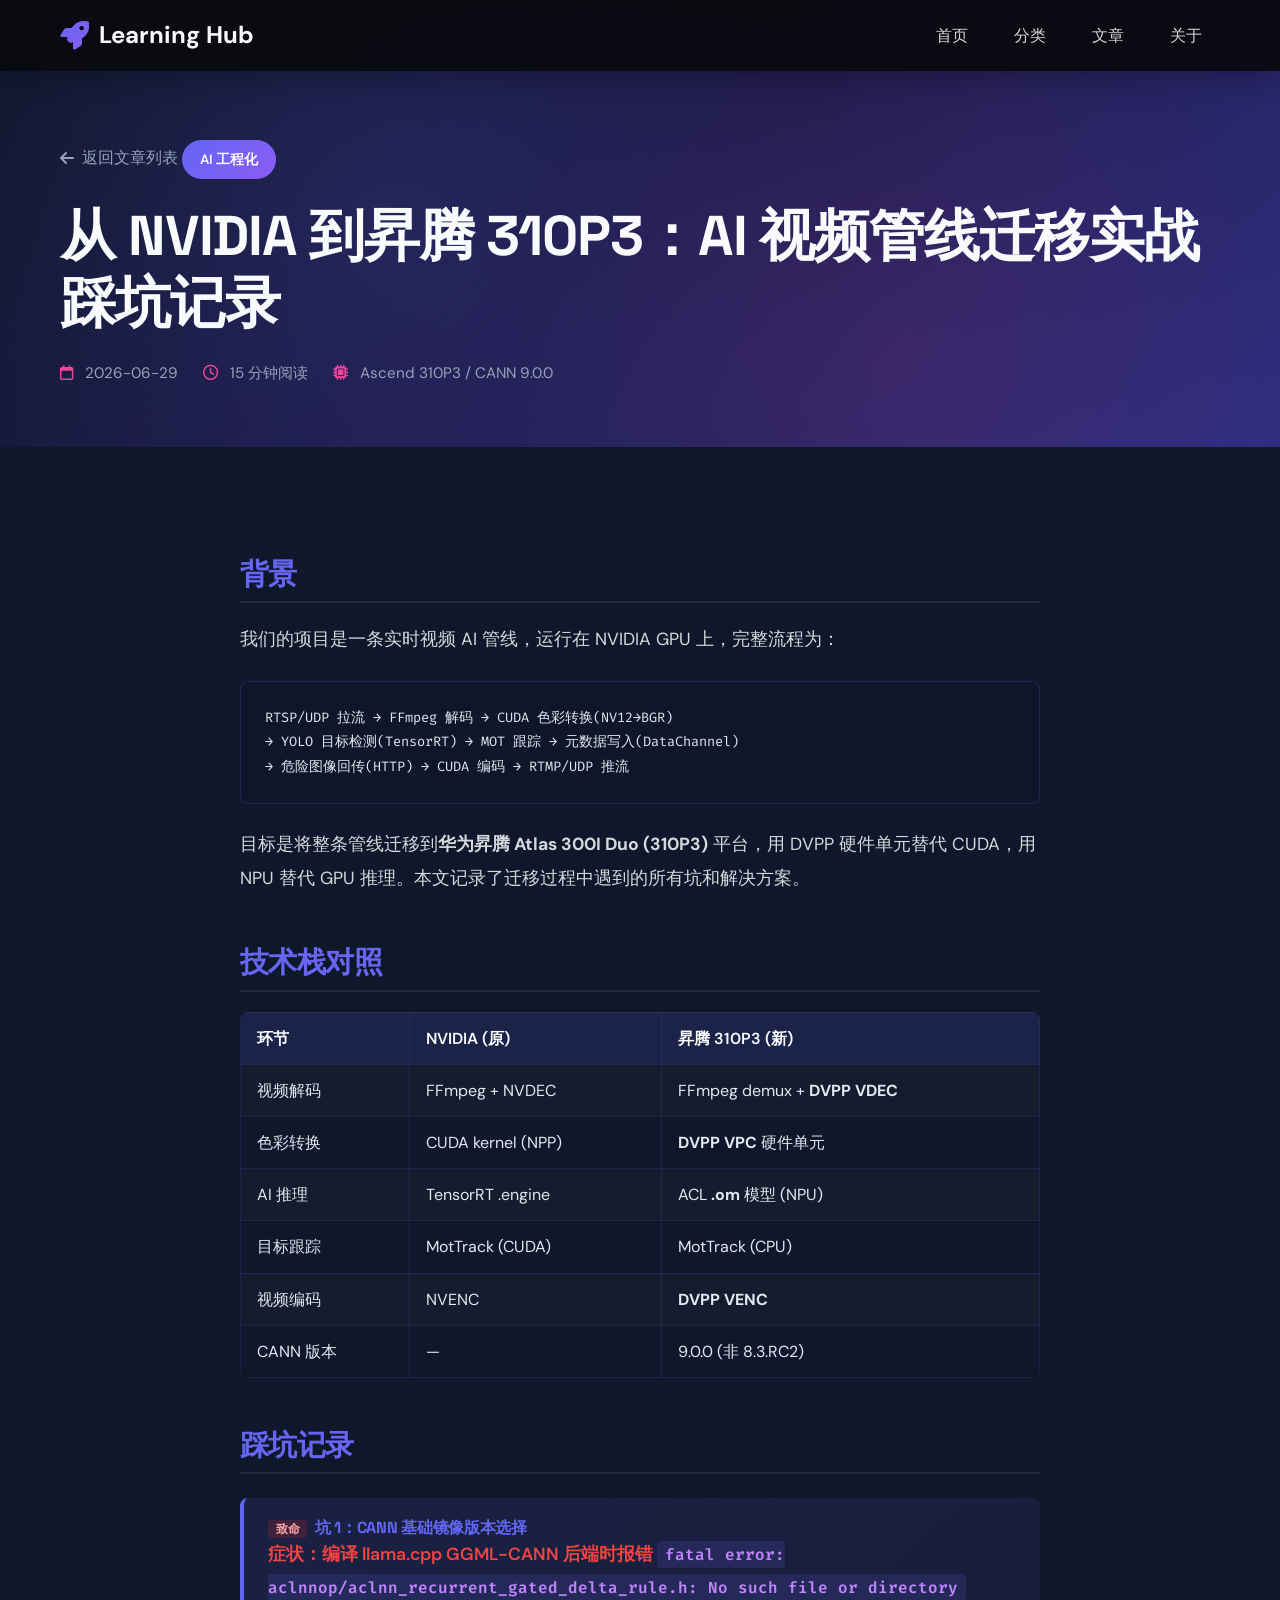
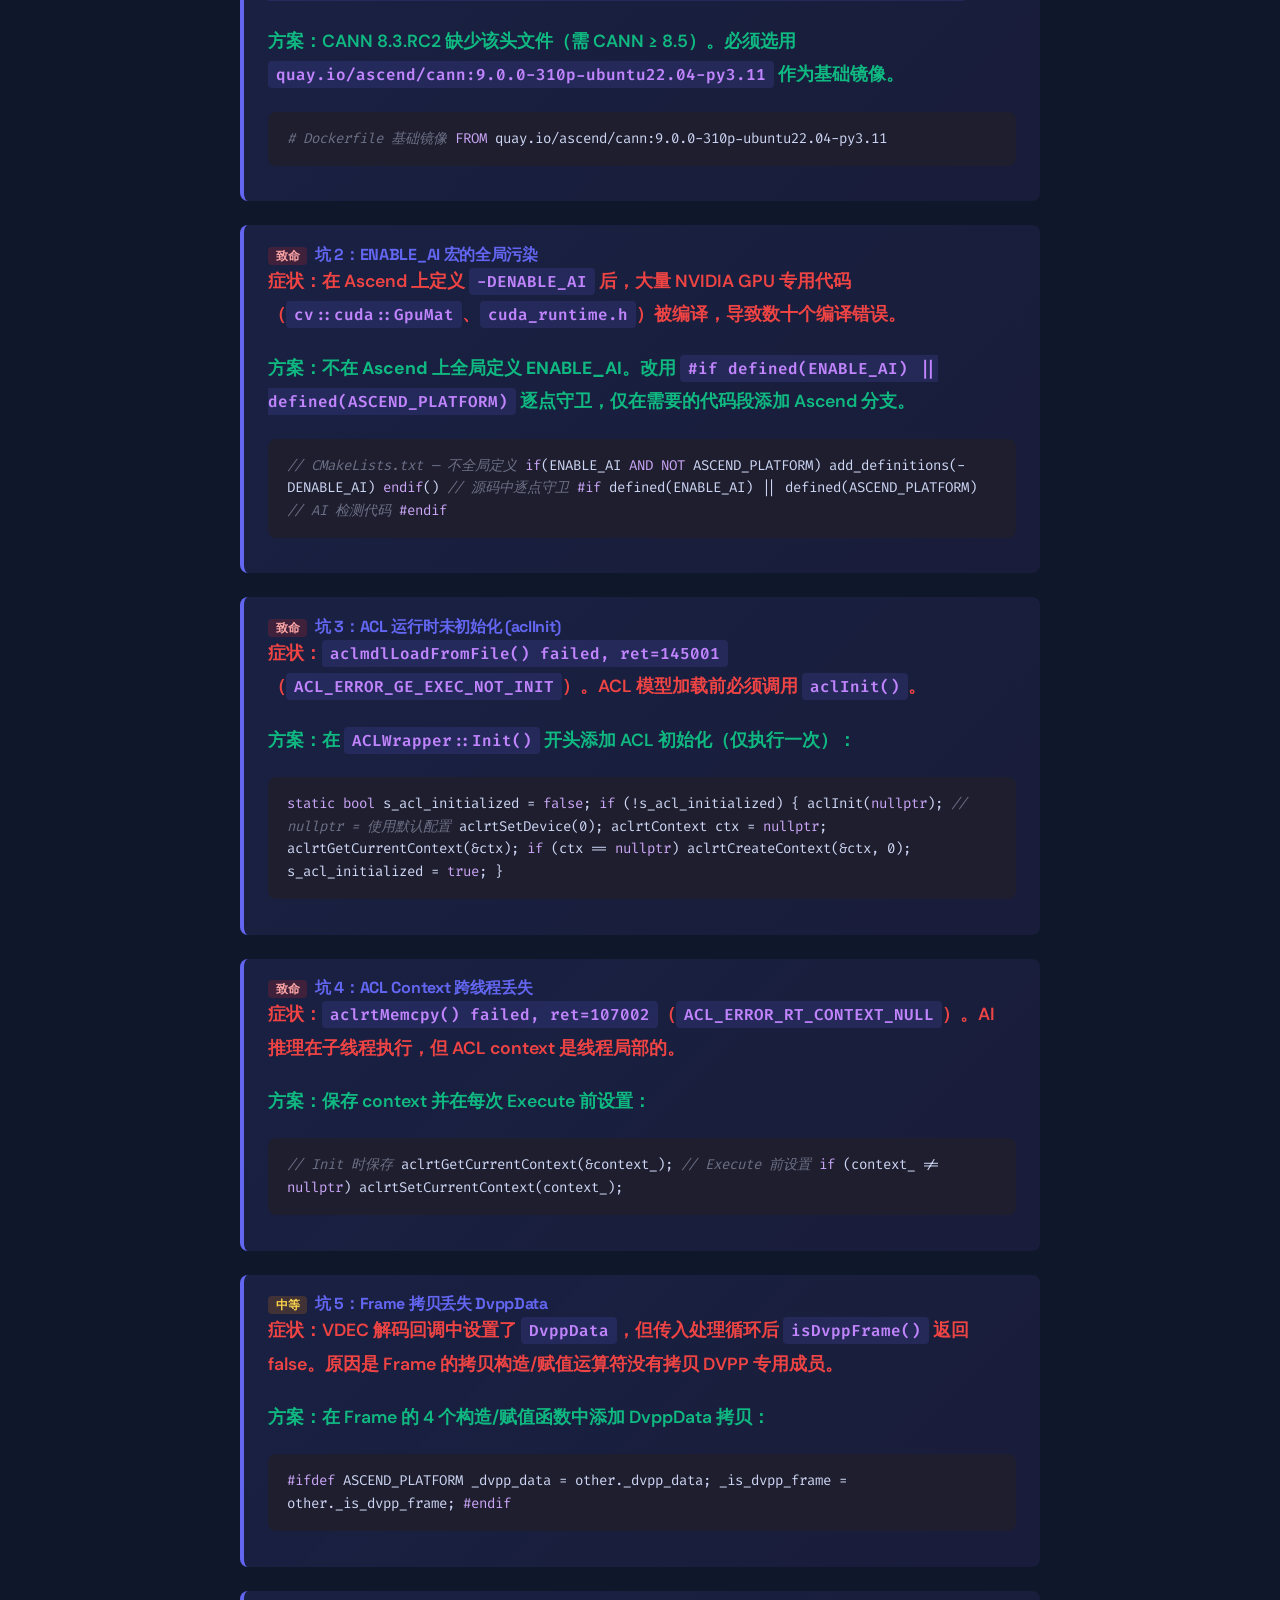
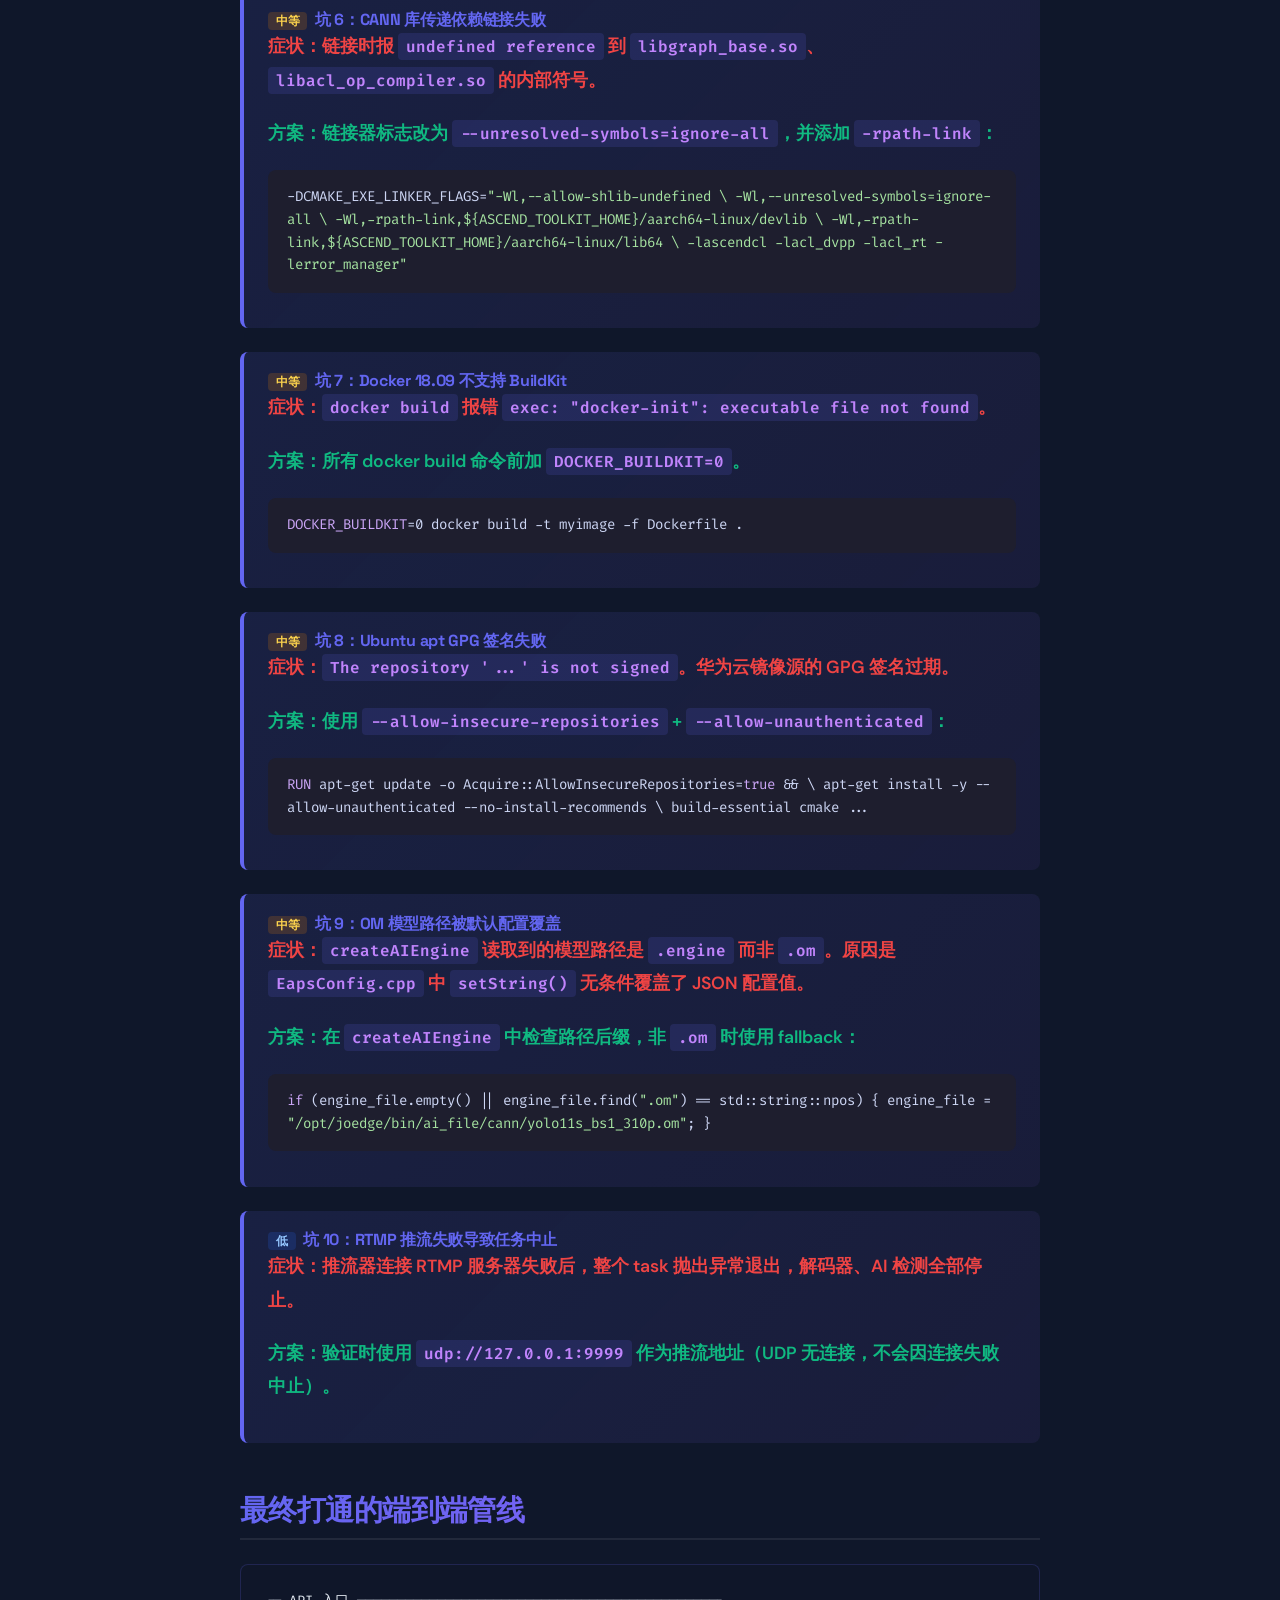
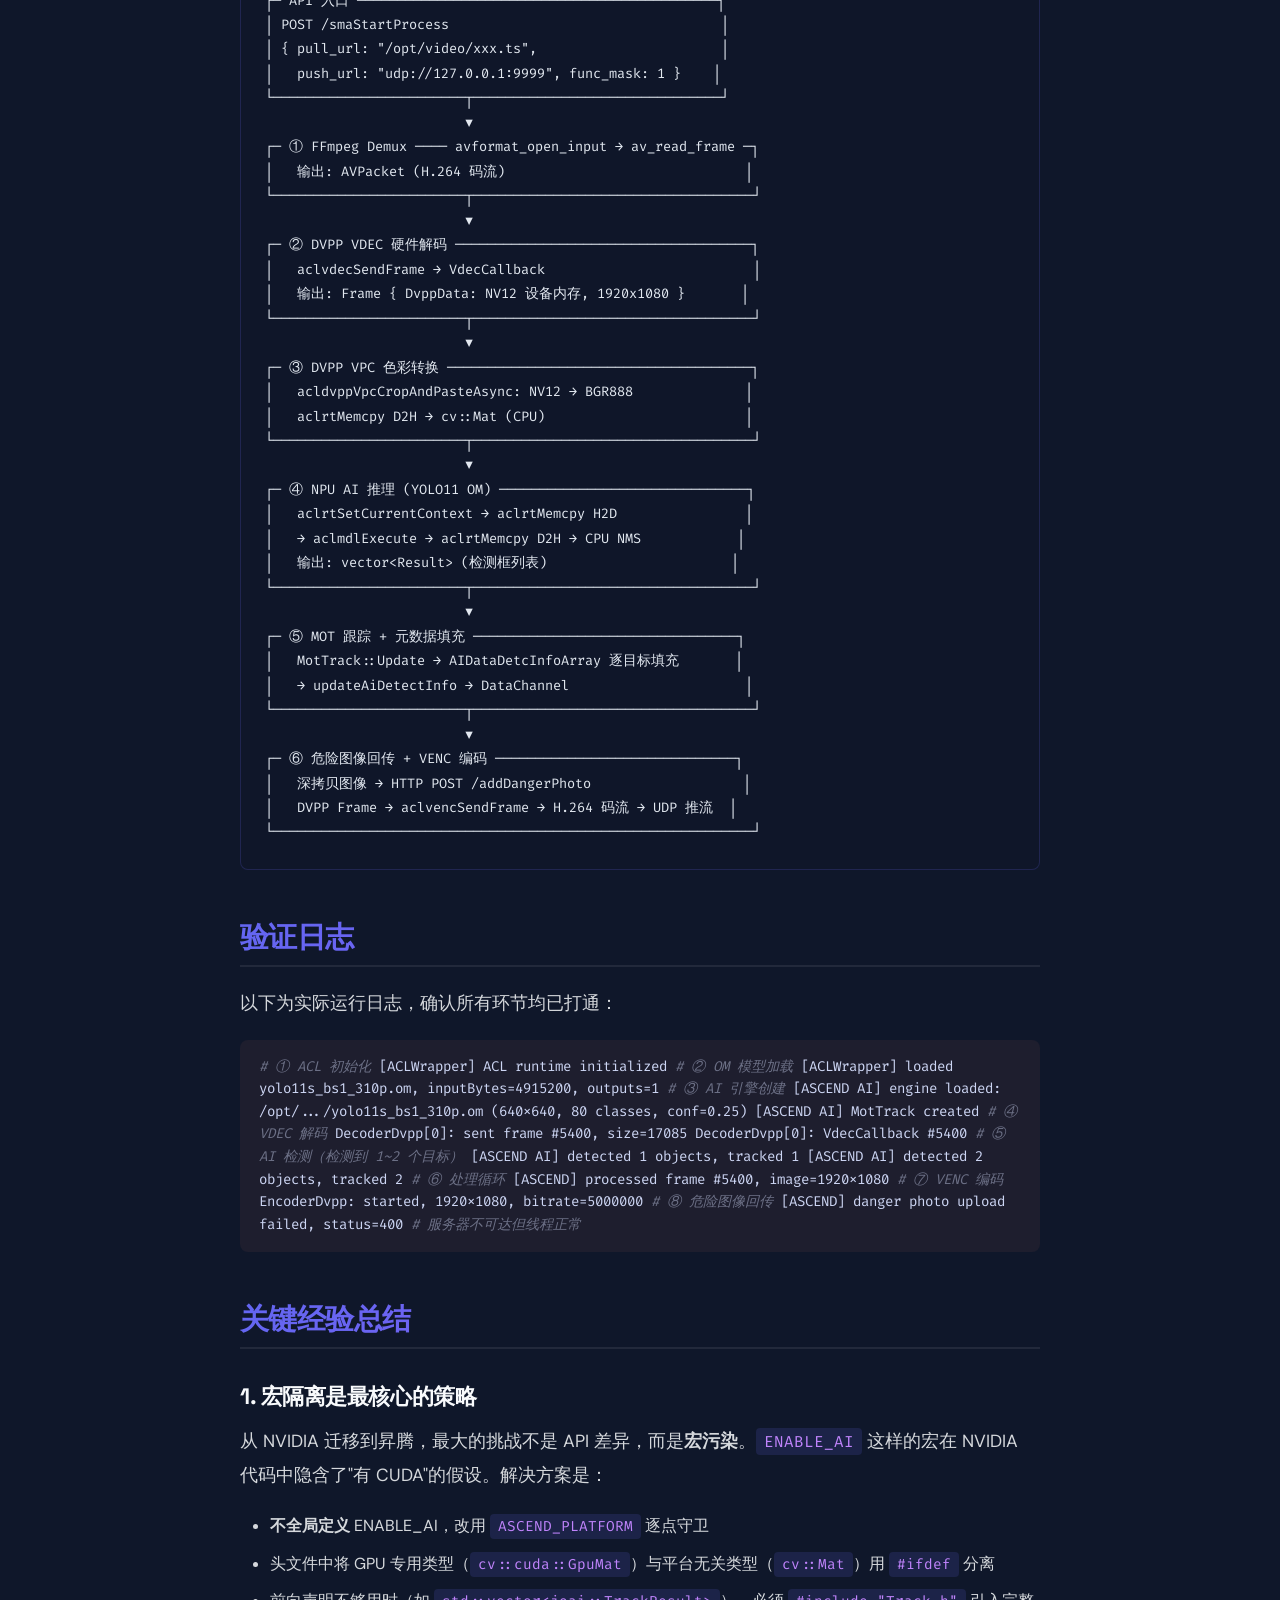
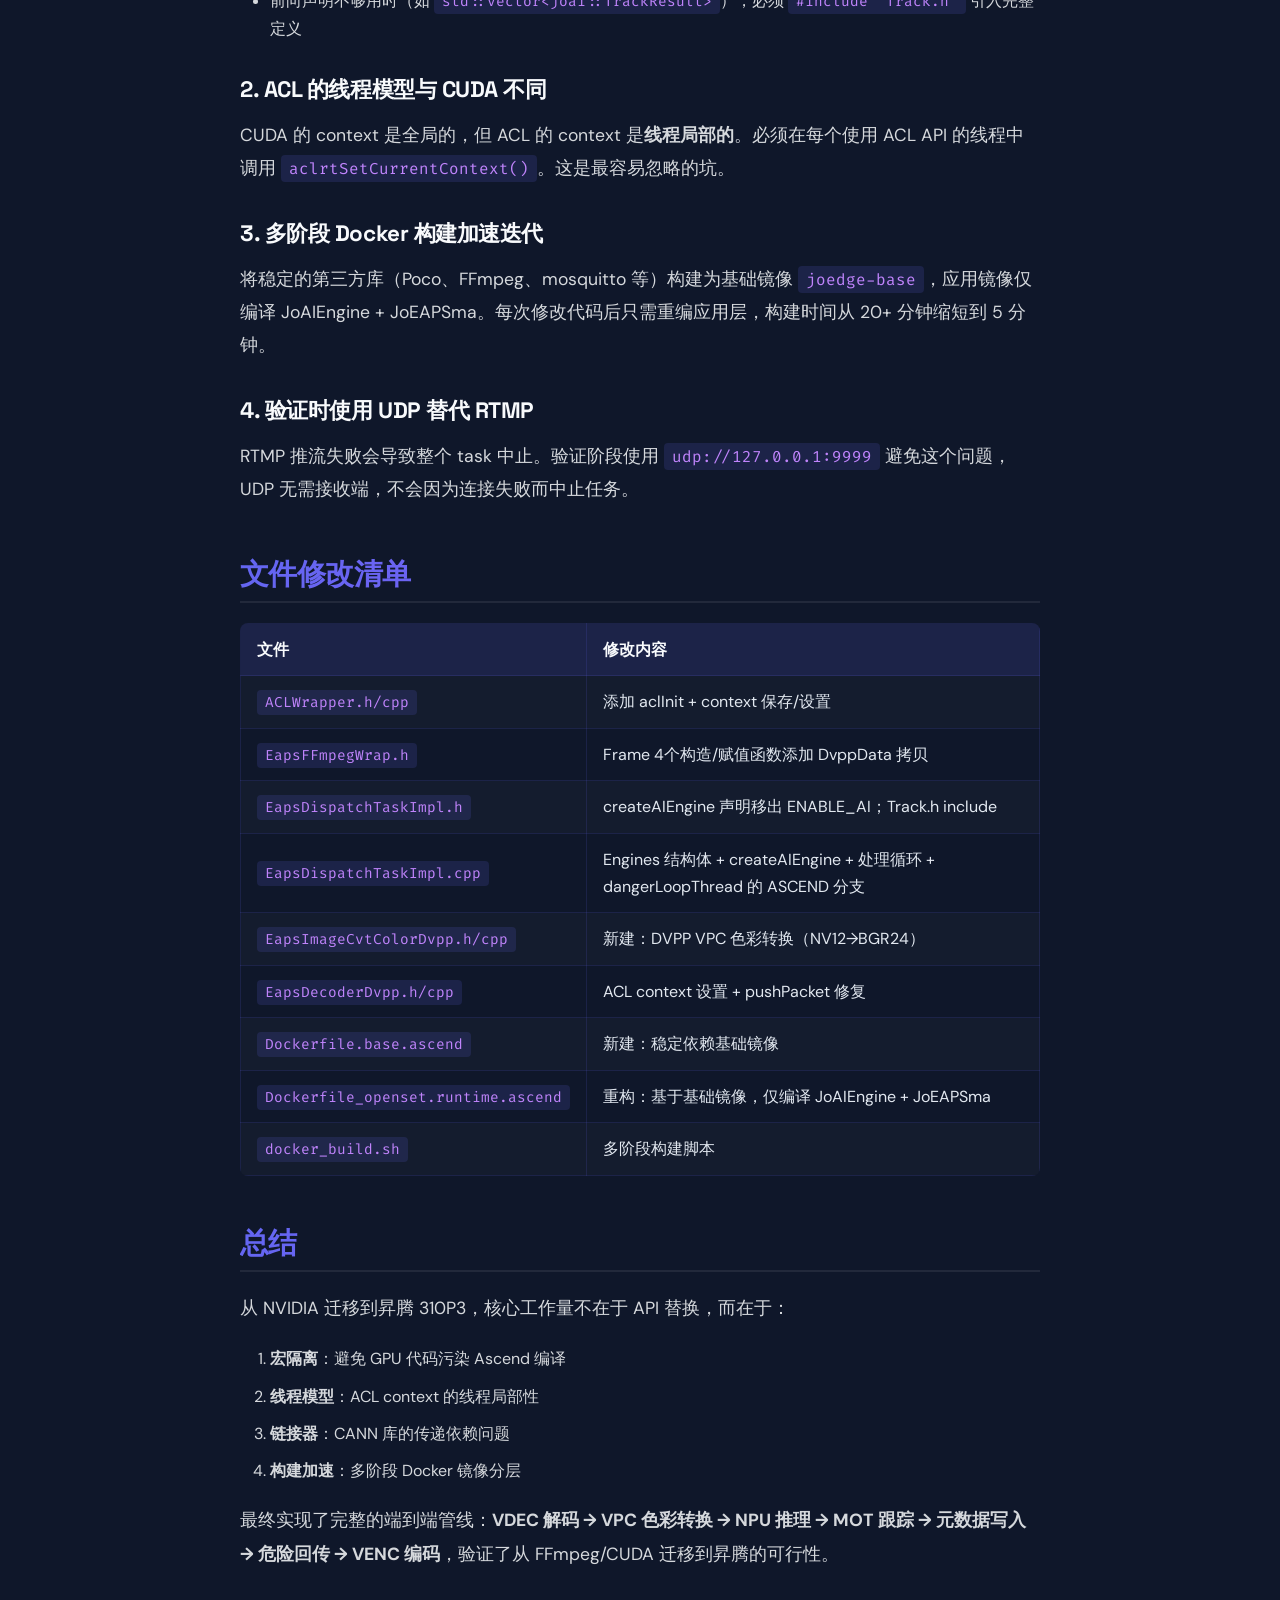
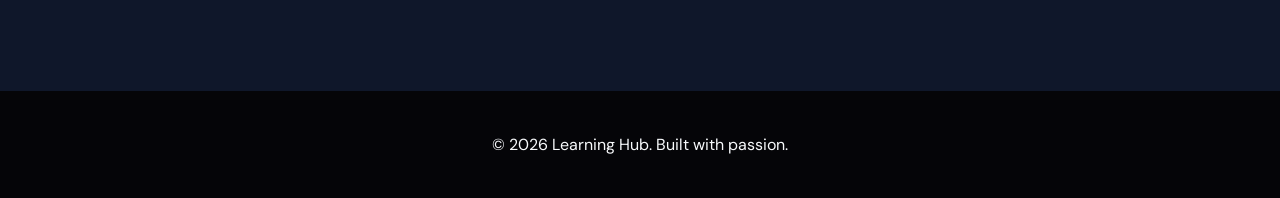
==== commit f2503ece: "fix: 修复文章页面表格/卡片/架构图的暗色主题适配 - table: 深色背景 + indigo 边框 + 斑马纹 + hover 效果 - arch-diagram: 深色背景 (#0f172a" ====
--- a/posts/ascend-310p3-adaptation.html
+++ b/posts/ascend-310p3-adaptation.html
@@ -9,7 +9,7 @@
     <link rel="stylesheet" href="https://cdnjs.cloudflare.com/ajax/libs/font-awesome/6.4.0/css/all.min.css">
     <style>
         .pit-card {
-            background: linear-gradient(135deg, rgba(99,102,241,0.08), rgba(139,92,246,0.05));
+            background: linear-gradient(135deg, rgba(99,102,241,0.12), rgba(139,92,246,0.08));
             border-left: 4px solid #6366f1;
             border-radius: 8px;
             padding: 1.2rem 1.5rem;
@@ -33,16 +33,17 @@
         .code-block .str { color: #a6e3a1; }
         .code-block .cmt { color: #6c7086; font-style: italic; }
         .arch-diagram {
-            background: #f8f9fa;
-            border: 1px solid #e2e8f0;
+            background: rgba(15,23,42,0.8);
+            border: 1px solid rgba(99,102,241,0.2);
             border-radius: 8px;
             padding: 1.5rem;
             margin: 1.5rem 0;
-            font-family: monospace;
+            font-family: 'Fira Code', monospace;
             font-size: 0.85rem;
             line-height: 1.8;
             white-space: pre;
             overflow-x: auto;
+            color: #e2e8f0;
         }
         .tag-inline {
             display: inline-block;
@@ -52,12 +53,14 @@
             font-weight: 600;
             margin-right: 4px;
         }
-        .tag-critical { background: #fee2e2; color: #dc2626; }
-        .tag-medium { background: #fef3c7; color: #d97706; }
-        .tag-low { background: #dbeafe; color: #2563eb; }
-        table { width: 100%; border-collapse: collapse; margin: 1rem 0; }
-        th, td { padding: 0.6rem 0.8rem; border: 1px solid #e2e8f0; text-align: left; }
-        th { background: #f1f5f9; font-weight: 600; }
+        .tag-critical { background: rgba(220,38,38,0.2); color: #fca5a5; }
+        .tag-medium { background: rgba(217,119,6,0.2); color: #fcd34d; }
+        .tag-low { background: rgba(37,99,235,0.2); color: #93c5fd; }
+        table { width: 100%; border-collapse: collapse; margin: 1rem 0; border-radius: 8px; overflow: hidden; }
+        th, td { padding: 0.75rem 1rem; border: 1px solid rgba(99,102,241,0.15); text-align: left; color: #e2e8f0; }
+        th { background: rgba(99,102,241,0.15); font-weight: 600; color: #f8fafc; }
+        tr:nth-child(even) { background: rgba(255,255,255,0.02); }
+        tr:hover { background: rgba(99,102,241,0.08); }
     </style>
 </head>
 <body>
--- a/style.css
+++ b/style.css
@@ -1,33 +1,43 @@
 /* ============================================
    全局变量与重置
+   UI/UX Pro Max 建议: Tech Startup 字体 + Magazine/Blog 配色
 ============================================ */
+@import url('https://fonts.googleapis.com/css2?family=DM+Sans:wght@400;500;700&family=Space+Grotesk:wght@400;500;600;700&family=Fira+Code:wght@400;500&display=swap');
+
 :root {
-    --gradient-1: linear-gradient(135deg, #667eea 0%, #764ba2 100%);
-    --gradient-2: linear-gradient(135deg, #f093fb 0%, #f5576c 100%);
-    --gradient-3: linear-gradient(135deg, #4facfe 0%, #00f2fe 100%);
-    --gradient-4: linear-gradient(135deg, #43e97b 0%, #38f9d7 100%);
-    --gradient-5: linear-gradient(135deg, #fa709a 0%, #fee140 100%);
-    --gradient-hero: linear-gradient(135deg, #1a1a2e 0%, #16213e 50%, #0f3460 100%);
-    --gradient-card: linear-gradient(145deg, rgba(255,255,255,0.1) 0%, rgba(255,255,255,0.05) 100%);
-    
-    --text-primary: #ffffff;
-    --text-secondary: rgba(255,255,255,0.8);
-    --text-muted: rgba(255,255,255,0.6);
-    
-    --bg-dark: #0a0a0f;
+    --gradient-1: linear-gradient(135deg, #6366f1 0%, #8b5cf6 100%);
+    --gradient-2: linear-gradient(135deg, #ec4899 0%, #f43f5e 100%);
+    --gradient-3: linear-gradient(135deg, #3b82f6 0%, #06b6d4 100%);
+    --gradient-4: linear-gradient(135deg, #10b981 0%, #34d399 100%);
+    --gradient-5: linear-gradient(135deg, #f59e0b 0%, #f97316 100%);
+    --gradient-hero: linear-gradient(135deg, #0f172a 0%, #1e1b4b 50%, #312e81 100%);
+    --gradient-card: linear-gradient(145deg, rgba(255,255,255,0.08) 0%, rgba(255,255,255,0.03) 100%);
+    
+    /* Magazine/Blog 配色 (暗色适配) */
+    --text-primary: #f8fafc;
+    --text-secondary: rgba(248,250,252,0.85);
+    --text-muted: #94a3b8;
+    
+    --bg-dark: #0f172a;
     --bg-card: rgba(255,255,255,0.05);
-    --bg-glass: rgba(255,255,255,0.08);
-    
-    --border-glass: rgba(255,255,255,0.1);
-    
-    --shadow-lg: 0 25px 50px -12px rgba(0,0,0,0.5);
-    --shadow-glow: 0 0 40px rgba(102,126,234,0.3);
+    --bg-glass: rgba(255,255,255,0.06);
+    
+    --border-glass: rgba(255,255,255,0.08);
+    --accent: #ec4899;
+    --accent-glow: rgba(236,72,153,0.3);
+    
+    --shadow-lg: 0 25px 50px -12px rgba(0,0,0,0.6);
+    --shadow-glow: 0 0 40px rgba(99,102,241,0.25);
     
     --radius-sm: 8px;
     --radius-md: 12px;
     --radius-lg: 20px;
     --radius-xl: 30px;
     
+    --font-heading: 'Space Grotesk', -apple-system, BlinkMacSystemFont, sans-serif;
+    --font-body: 'DM Sans', -apple-system, BlinkMacSystemFont, sans-serif;
+    --font-code: 'Fira Code', 'Consolas', monospace;
+    
     --transition: all 0.3s cubic-bezier(0.4, 0, 0.2, 1);
 }
 
@@ -42,11 +52,24 @@
 }
 
 body {
-    font-family: -apple-system, BlinkMacSystemFont, 'Segoe UI', Roboto, 'Helvetica Neue', Arial, sans-serif;
+    font-family: var(--font-body);
     background: var(--bg-dark);
     color: var(--text-primary);
-    line-height: 1.6;
+    line-height: 1.7;
     overflow-x: hidden;
+    -webkit-font-smoothing: antialiased;
+    -moz-osx-font-smoothing: grayscale;
+}
+
+h1, h2, h3, h4, h5, h6 {
+    font-family: var(--font-heading);
+    font-weight: 700;
+    letter-spacing: -0.02em;
+    line-height: 1.2;
+}
+
+code, pre {
+    font-family: var(--font-code);
 }
 
 .container {
@@ -550,9 +573,9 @@
 }
 
 .article-card:hover {
-    transform: translateY(-10px);
-    box-shadow: var(--shadow-glow);
-    border-color: rgba(102,126,234,0.3);
+    transform: translateY(-8px);
+    box-shadow: 0 20px 60px -12px rgba(99,102,241,0.25);
+    border-color: rgba(99,102,241,0.3);
 }
 
 .article-card.hidden {
@@ -572,8 +595,8 @@
     bottom: 0;
     left: 0;
     right: 0;
-    height: 50%;
-    background: linear-gradient(transparent, rgba(10,10,15,0.8));
+    height: 60%;
+    background: linear-gradient(transparent, rgba(15,23,42,0.9));
 }
 
 .article-tag {
@@ -624,15 +647,17 @@
     display: inline-flex;
     align-items: center;
     gap: 8px;
-    color: #667eea;
+    color: var(--accent);
     text-decoration: none;
     font-weight: 600;
+    font-family: var(--font-heading);
+    font-size: 0.9rem;
     transition: var(--transition);
 }
 
 .read-more:hover {
-    gap: 12px;
-    color: #f093fb;
+    gap: 14px;
+    color: #f472b6;
 }
 
 .load-more {
--- a/post.css
+++ b/post.css
@@ -1,11 +1,12 @@
 /* ============================================
    文章页面样式
+   UI/UX Pro Max: Magazine/Blog 配色 + Space Grotesk 标题
 ============================================ */
 
 /* 文章头部 */
 .post-header {
     padding: 140px 0 60px;
-    background: linear-gradient(135deg, #1a1a2e 0%, #16213e 100%);
+    background: var(--gradient-hero, linear-gradient(135deg, #0f172a 0%, #1e1b4b 100%));
     position: relative;
     overflow: hidden;
 }
@@ -18,8 +19,8 @@
     right: 0;
     bottom: 0;
     background: 
-        radial-gradient(circle at 30% 50%, rgba(102,126,234,0.2) 0%, transparent 50%),
-        radial-gradient(circle at 70% 80%, rgba(240,147,251,0.15) 0%, transparent 40%);
+        radial-gradient(circle at 30% 50%, rgba(99,102,241,0.15) 0%, transparent 50%),
+        radial-gradient(circle at 70% 80%, rgba(236,72,153,0.1) 0%, transparent 40%);
 }
 
 .post-header .container {
@@ -69,7 +70,7 @@
 
 .post-meta i {
     margin-right: 8px;
-    color: #667eea;
+    color: var(--accent, #ec4899);
 }
 
 /* 文章内容 */
@@ -109,12 +110,12 @@
 }
 
 .post-body code {
-    background: rgba(102,126,234,0.15);
+    background: rgba(99,102,241,0.15);
     padding: 3px 8px;
     border-radius: 4px;
-    font-family: 'Fira Code', 'Consolas', monospace;
+    font-family: var(--font-code, 'Fira Code', 'Consolas', monospace);
     font-size: 0.9em;
-    color: #f093fb;
+    color: #c084fc;
 }
 
 .post-body pre {
@@ -135,8 +136,8 @@
 }
 
 .post-body blockquote {
-    border-left: 4px solid #667eea;
-    background: rgba(102,126,234,0.1);
+    border-left: 4px solid var(--accent, #ec4899);
+    background: rgba(236,72,153,0.08);
     padding: 20px 25px;
     margin: 30px 0;
     border-radius: 0 var(--radius-md) var(--radius-md) 0;
@@ -226,14 +227,14 @@
 .nav-prev:hover,
 .nav-next:hover {
     background: rgba(255,255,255,0.08);
-    border-color: rgba(102,126,234,0.3);
+    border-color: rgba(99,102,241,0.3);
     transform: translateY(-3px);
 }
 
 .nav-prev i,
 .nav-next i {
     font-size: 1.2rem;
-    color: #667eea;
+    color: var(--accent, #ec4899);
 }
 
 .nav-label {
